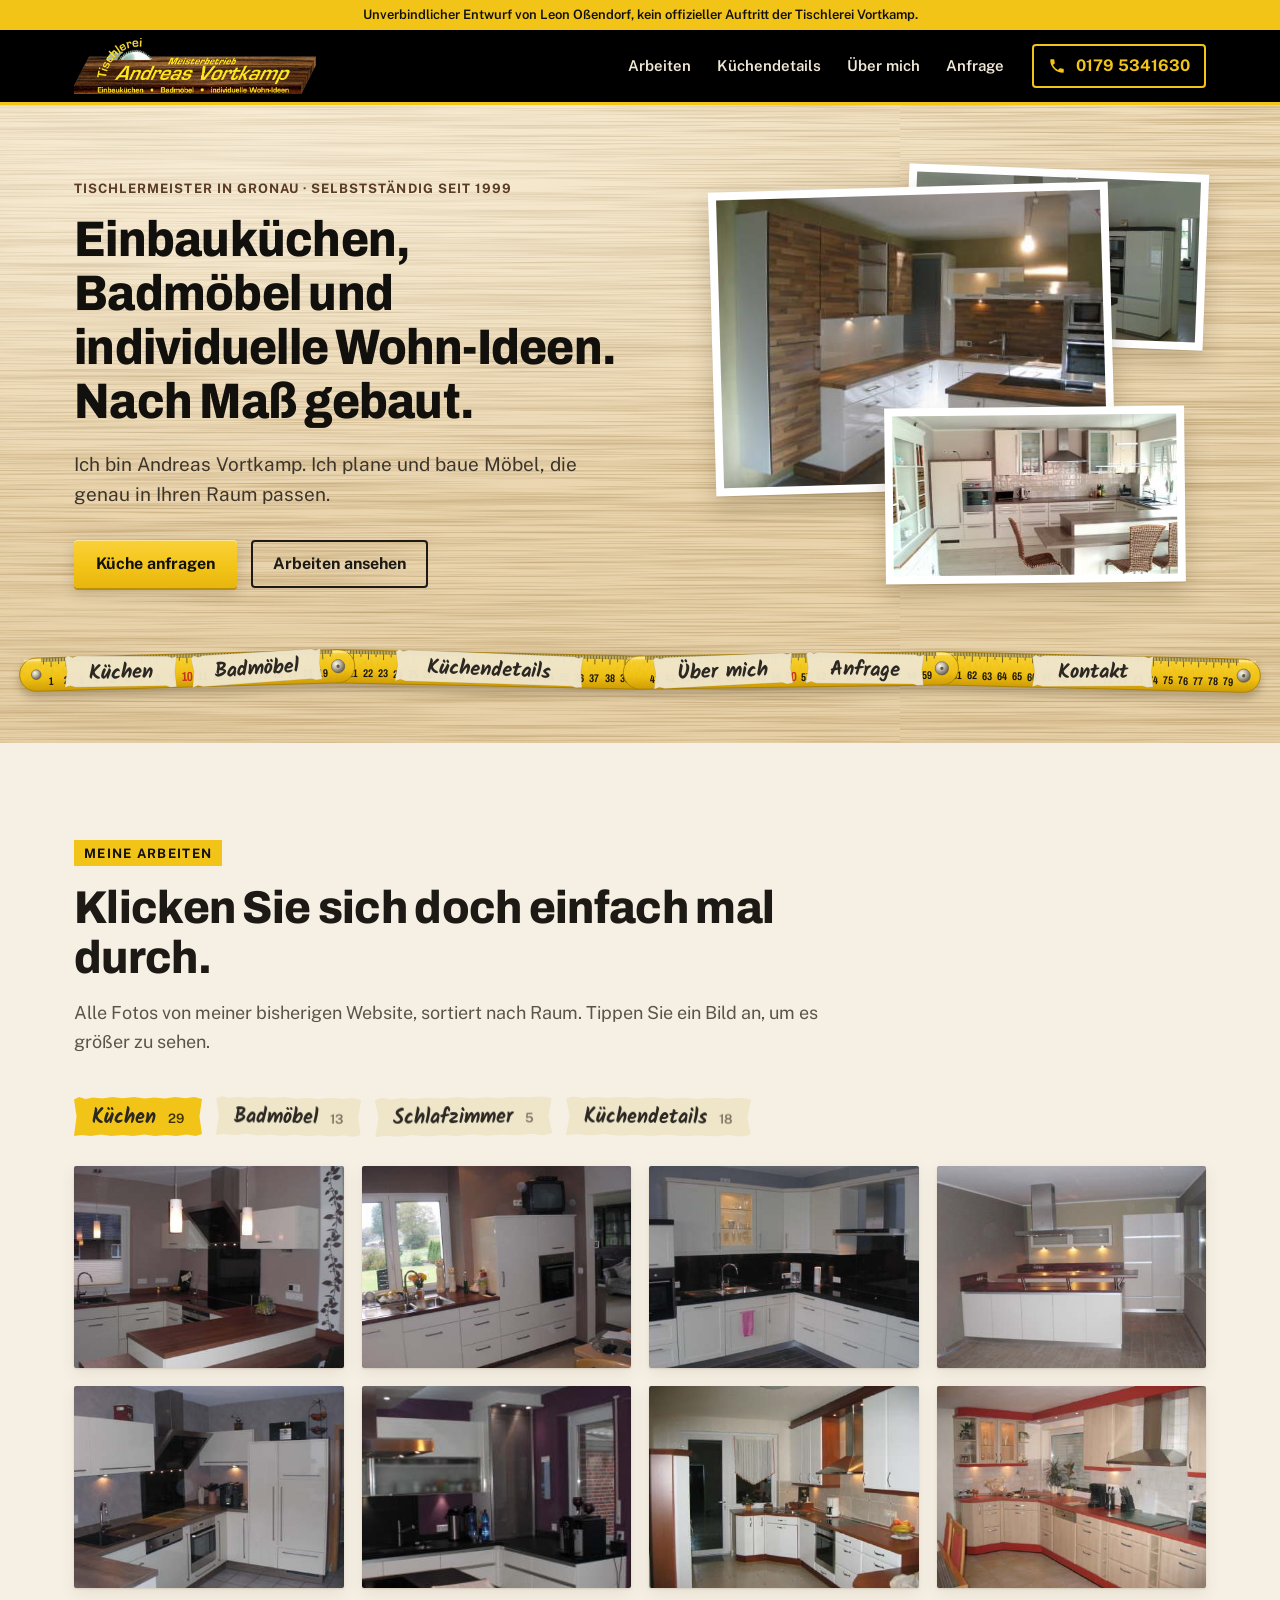
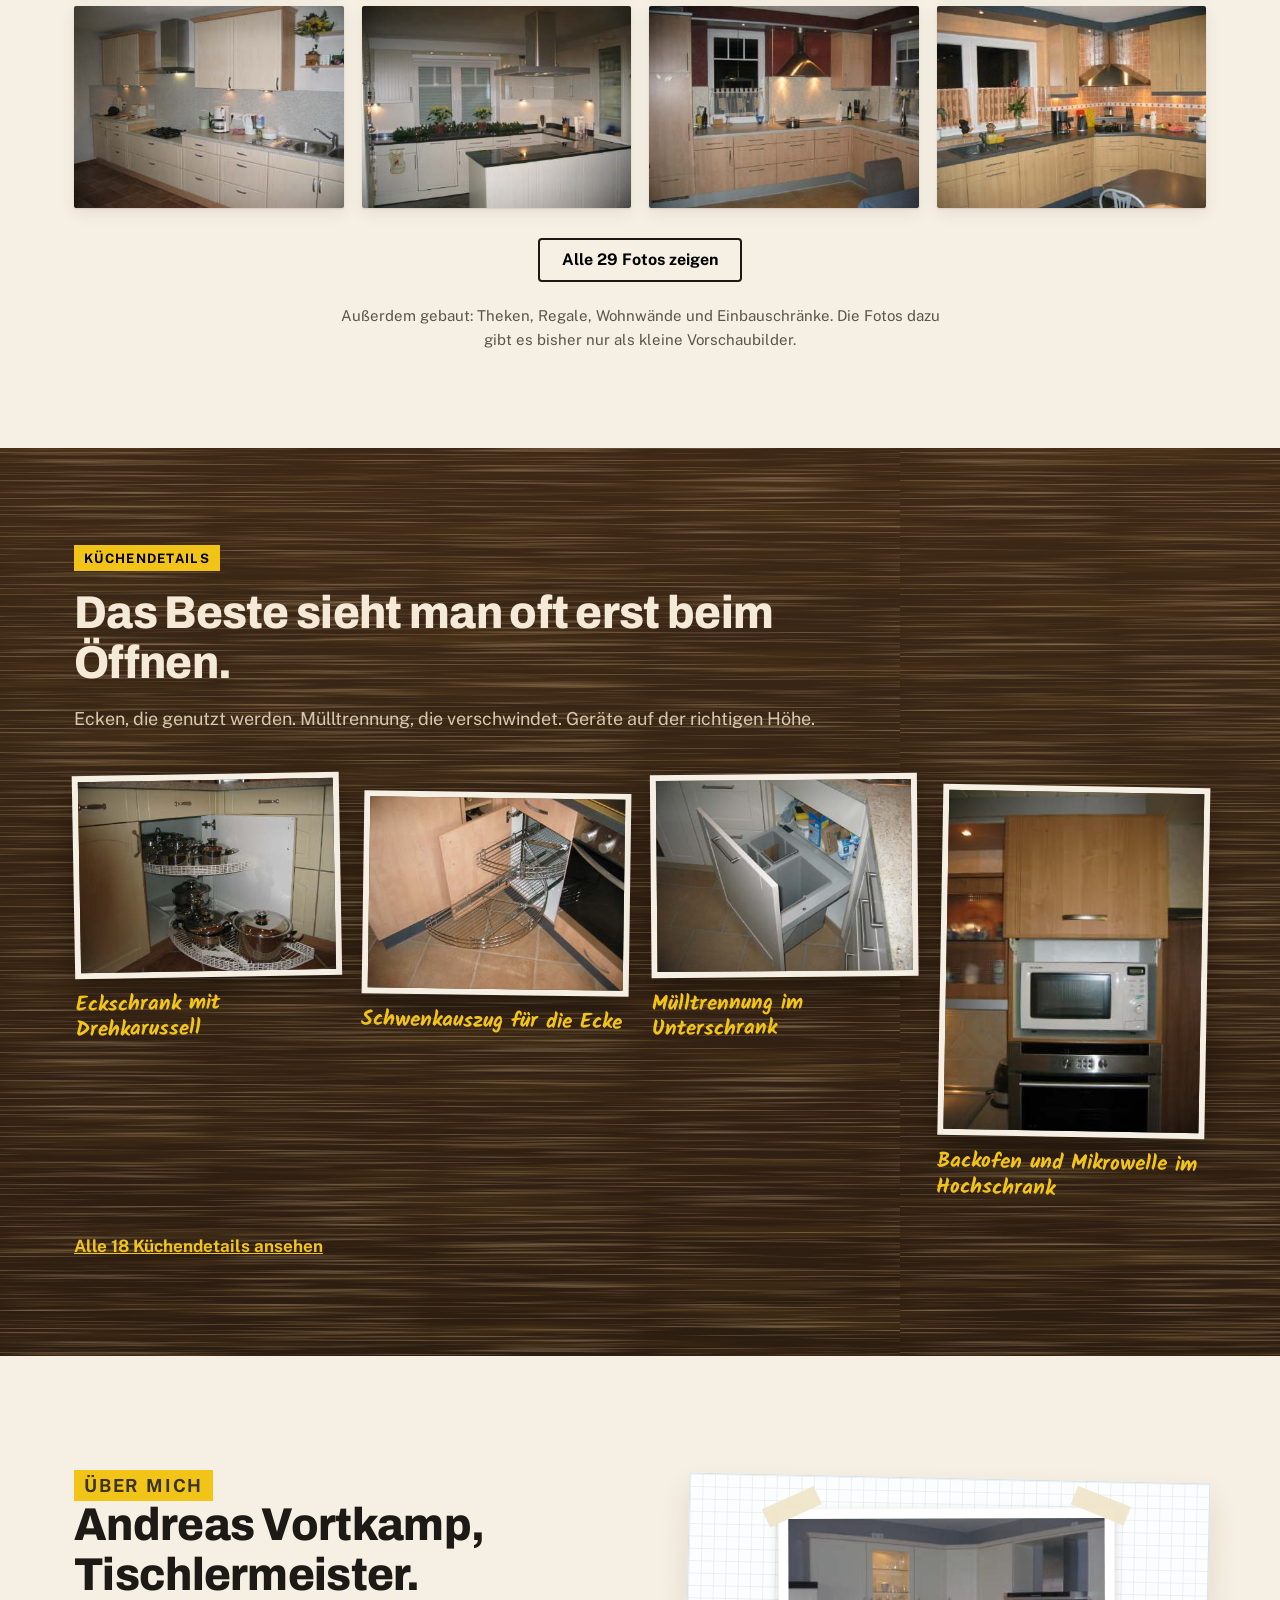
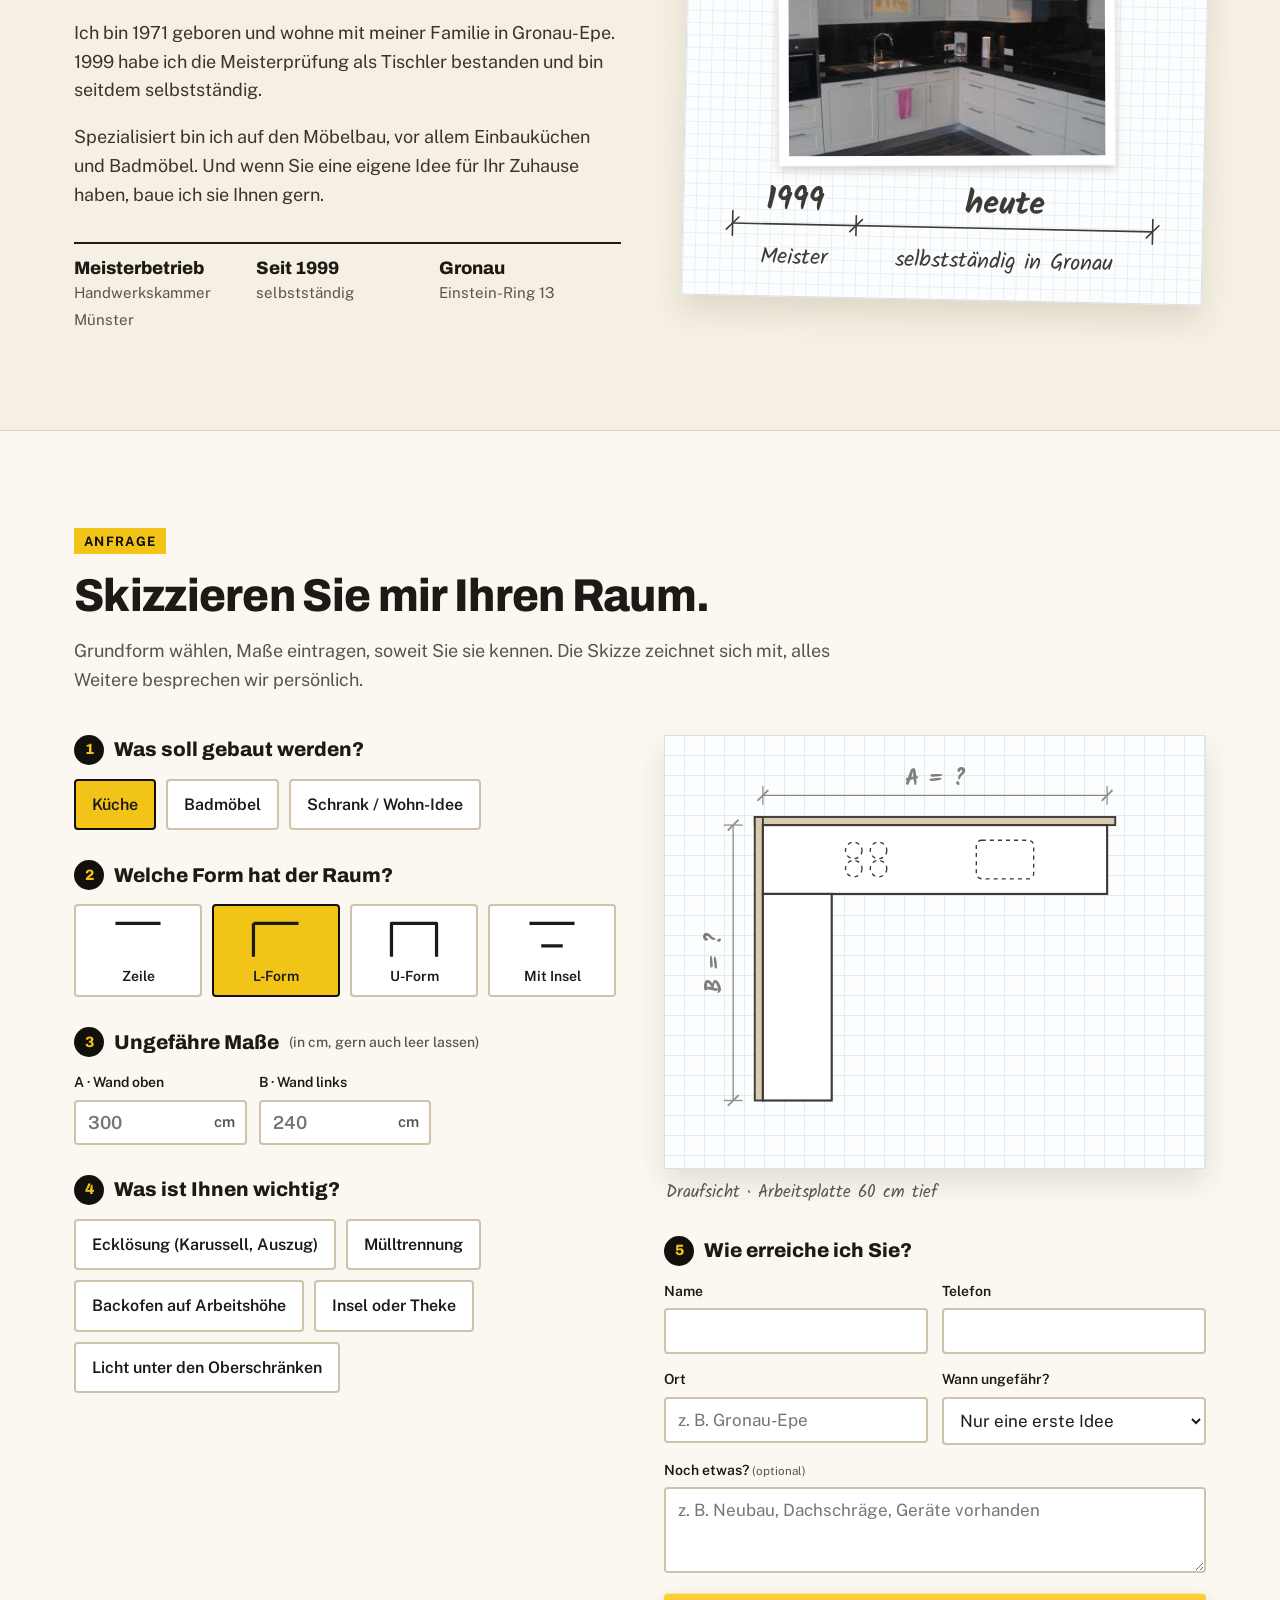
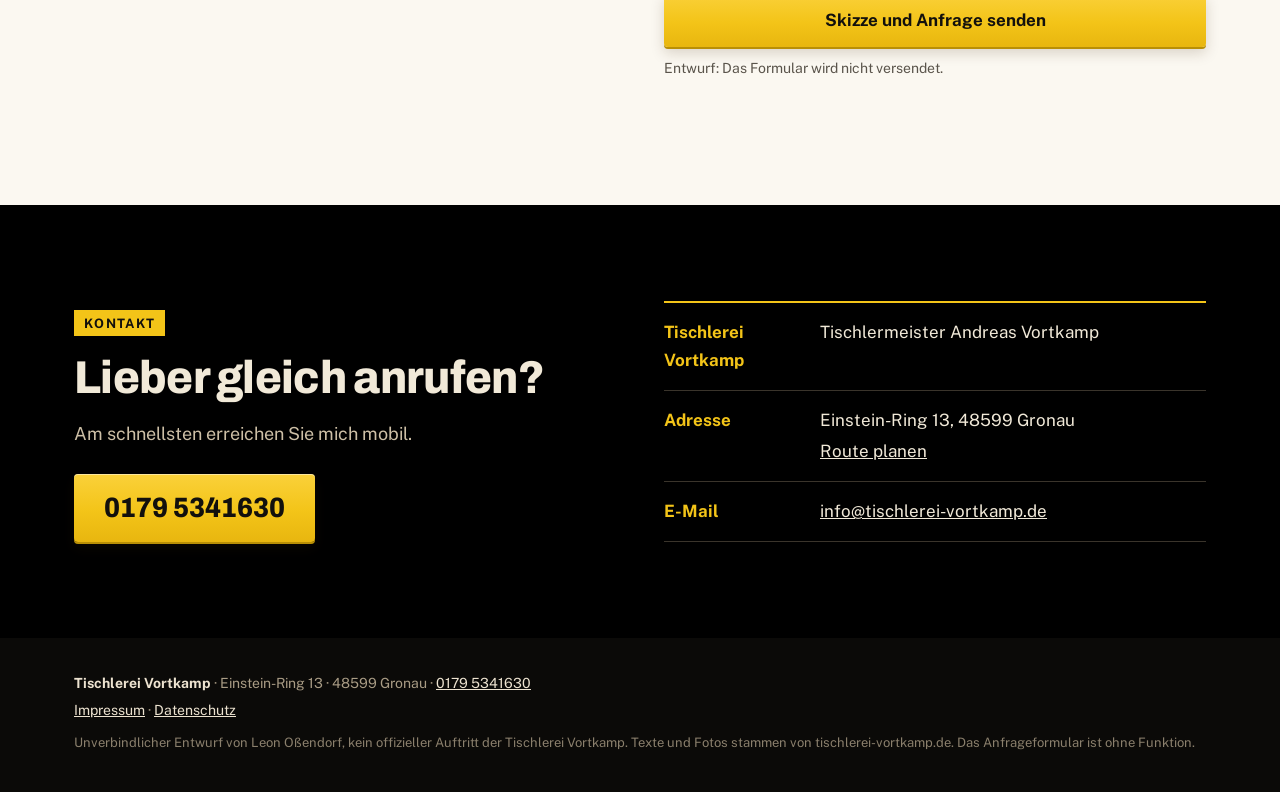
==== index.html @ 0c44eeca "Entwurf Tischlerei Vortkamp: Zollstock-Navigation, Galerie, Anfrage mit Skizze Co-Authored-By: Claud" ====
<!doctype html>
<html lang="de-DE">
<head>
<meta charset="utf-8">
<meta name="viewport" content="width=device-width, initial-scale=1">
<meta name="robots" content="noindex,nofollow">
<title>Tischlerei Andreas Vortkamp, Gronau · Einbauküchen, Badmöbel, Wohn-Ideen (Entwurf)</title>
<meta name="description" content="Unverbindlicher Entwurf von Leon Oßendorf für die Tischlerei Andreas Vortkamp in Gronau.">
<link rel="preload" href="fonts/archivo-var.woff2" as="font" type="font/woff2" crossorigin>
<link rel="stylesheet" href="css/style.css">
</head>
<body>

<div class="draftbar" role="note">Unverbindlicher Entwurf von Leon Oßendorf, kein offizieller Auftritt der Tischlerei Vortkamp.</div>

<header class="top">
  <div class="wrap top-in">
    <a class="brand" href="#start" aria-label="Tischlerei Andreas Vortkamp, zur Startseite"><img src="img/logo.png" width="787" height="182" alt="Tischlerei Meisterbetrieb Andreas Vortkamp: Einbauküchen, Badmöbel, individuelle Wohn-Ideen"></a>
    <nav class="mainnav" aria-label="Hauptnavigation">
      <a href="#arbeiten">Arbeiten</a>
      <a href="#details">Küchendetails</a>
      <a href="#ueber">Über mich</a>
      <a href="#anfrage">Anfrage</a>
    </nav>
    <a class="btn btn-call top-call" href="tel:+491795341630"><svg aria-hidden="true" viewBox="0 0 24 24"><path d="M6.6 10.8a15.1 15.1 0 0 0 6.6 6.6l2.2-2.2c.3-.3.7-.4 1-.2 1.1.4 2.3.6 3.6.6.6 0 1 .4 1 1V20c0 .6-.4 1-1 1A17 17 0 0 1 3 4c0-.6.4-1 1-1h3.5c.6 0 1 .4 1 1 0 1.3.2 2.5.6 3.6.1.3 0 .7-.2 1l-2.3 2.2z"/></svg><span>0179 5341630</span></a>
  </div>
</header>

<main id="start">

<!-- HERO: Werkbank mit Zollstock -->
<section class="hero">
  <div class="wrap hero-in">
    <div class="hero-text">
      <p class="kicker">Tischlermeister in Gronau · selbstständig seit 1999</p>
      <h1>Einbauküchen, Badmöbel und individuelle Wohn-Ideen. Nach Maß gebaut.</h1>
      <p class="lead">Ich bin Andreas Vortkamp. Ich plane und baue Möbel, die genau in Ihren Raum passen.</p>
      <div class="hero-cta">
        <a class="btn btn-zoll" href="#anfrage">Küche anfragen</a>
        <a class="btn btn-ghost" href="#arbeiten">Arbeiten ansehen</a>
      </div>
    </div>
    <div class="hero-photos" aria-label="Drei Küchen der Tischlerei Vortkamp">
      <figure class="print p1"><img src="img/k-17.jpg" width="400" height="300" alt="Weiße Küche mit Holzfronten, Kochinsel und Unterbauleuchten"></figure>
      <figure class="print p2"><img src="img/k-24.jpg" width="400" height="225" alt="Weiße Hochglanzküche mit dunkler Arbeitsplatte und Insel"></figure>
      <figure class="print p3"><img src="img/k-26.jpg" width="400" height="225" alt="Helle Küche mit Theke und Glasvitrinen"></figure>
    </div>
  </div>
  <div class="rule-strip">
    <div class="rule-scroll">
      <svg class="zollstock" id="hero-rule" role="navigation" aria-label="Bereiche der Seite"></svg>
    </div>
  </div>
</section>

<!-- ARBEITEN -->
<section class="sec arbeiten" id="arbeiten">
  <div class="wrap">
    <header class="sec-head">
      <p class="eyebrow">Meine Arbeiten</p>
      <h2>Klicken Sie sich doch einfach mal durch.</h2>
      <p class="sec-lead">Alle Fotos von meiner bisherigen Website, sortiert nach Raum. Tippen Sie ein Bild an, um es größer zu sehen.</p>
    </header>
    <div class="tabs" role="tablist" aria-label="Arbeiten filtern">
      <button class="tape" role="tab" aria-selected="true" data-f="k">Küchen <small></small></button>
      <button class="tape" role="tab" aria-selected="false" data-f="b">Badmöbel <small></small></button>
      <button class="tape" role="tab" aria-selected="false" data-f="s">Schlafzimmer <small></small></button>
      <button class="tape" role="tab" aria-selected="false" data-f="d">Küchendetails <small></small></button>
    </div>
    <div class="grid" id="grid" aria-live="polite"></div>
    <button class="more" id="more" type="button">Weitere Fotos zeigen</button>
    <p class="also">Außerdem gebaut: Theken, Regale, Wohnwände und Einbauschränke. Die Fotos dazu gibt es bisher nur als kleine Vorschaubilder.</p>
  </div>
</section>

<!-- KÜCHENDETAILS -->
<section class="sec details" id="details">
  <div class="wrap">
    <header class="sec-head light">
      <p class="eyebrow">Küchendetails</p>
      <h2>Das Beste sieht man oft erst beim Öffnen.</h2>
      <p class="sec-lead">Ecken, die genutzt werden. Mülltrennung, die verschwindet. Geräte auf der richtigen Höhe.</p>
    </header>
    <div class="det-grid">
      <figure class="det"><img src="img/d-06.jpg" width="400" height="300" alt="Geöffneter Eckschrank mit Drehkarussell und Töpfen" loading="lazy"><figcaption>Eckschrank mit Drehkarussell</figcaption></figure>
      <figure class="det"><img src="img/d-14.jpg" width="400" height="300" alt="Schwenkauszug mit Drahtkörben im Eckschrank" loading="lazy"><figcaption>Schwenkauszug für die Ecke</figcaption></figure>
      <figure class="det"><img src="img/d-12.jpg" width="400" height="300" alt="Mülltrennung mit zwei Behältern im Unterschrank" loading="lazy"><figcaption>Mülltrennung im Unterschrank</figcaption></figure>
      <figure class="det"><img src="img/d-09.jpg" width="300" height="400" alt="Hochschrank mit Mikrowelle über dem Backofen" loading="lazy"><figcaption>Backofen und Mikrowelle im Hochschrank</figcaption></figure>
    </div>
    <p class="det-more"><a href="#arbeiten" data-jump="d">Alle 18 Küchendetails ansehen</a></p>
  </div>
</section>

<!-- ÜBER MICH -->
<section class="sec ueber" id="ueber">
  <div class="wrap ueber-in">
    <div class="ueber-text">
      <p class="eyebrow">Über mich</p>
      <h2>Andreas Vortkamp, Tischlermeister.</h2>
      <p>Ich bin 1971 geboren und wohne mit meiner Familie in Gronau-Epe. 1999 habe ich die Meisterprüfung als Tischler bestanden und bin seitdem selbstständig.</p>
      <p>Spezialisiert bin ich auf den Möbelbau, vor allem Einbauküchen und Badmöbel. Und wenn Sie eine eigene Idee für Ihr Zuhause haben, baue ich sie Ihnen gern.</p>
      <ul class="facts">
        <li><b>Meisterbetrieb</b><span>Handwerkskammer Münster</span></li>
        <li><b>Seit 1999</b><span>selbstständig</span></li>
        <li><b>Gronau</b><span>Einstein-Ring 13</span></li>
      </ul>
    </div>
    <div class="ueber-mass" aria-hidden="true">
      <svg viewBox="0 0 420 340" class="massblatt">
        <defs><pattern id="kar" width="10" height="10" patternUnits="userSpaceOnUse"><path d="M10 0H0V10" fill="none" stroke="#c9d5dc" stroke-width=".5"/></pattern></defs>
        <rect width="420" height="340" fill="url(#kar)"/>
        <g transform="rotate(-1.4 210 120)">
          <rect x="74" y="24" width="272" height="208" fill="#fff" style="filter:drop-shadow(0 3px 4px rgba(60,40,10,.22))"/>
          <image href="img/k-03.jpg" x="82" y="32" width="256" height="192" preserveAspectRatio="xMidYMid slice"/>
          <rect x="62" y="14" width="46" height="16" fill="#EFE5C9" opacity=".92" transform="rotate(-24 85 22)"/>
          <rect x="312" y="14" width="46" height="16" fill="#EFE5C9" opacity=".92" transform="rotate(22 335 22)"/>
        </g>
        <g class="pencil">
          <line x1="40" y1="282" x2="380" y2="282"/>
          <line x1="40" y1="272" x2="40" y2="292"/><line x1="380" y1="272" x2="380" y2="292"/>
          <line x1="35" y1="287" x2="45" y2="277"/><line x1="375" y1="287" x2="385" y2="277"/>
          <line x1="140" y1="274" x2="140" y2="290"/><line x1="135" y1="287" x2="145" y2="277"/>
        </g>
        <text x="90" y="270" class="hand" text-anchor="middle">1999</text>
        <text x="260" y="270" class="hand" text-anchor="middle">heute</text>
        <text x="90" y="314" class="hand sm" text-anchor="middle">Meister</text>
        <text x="260" y="314" class="hand sm" text-anchor="middle">selbstständig in Gronau</text>
      </svg>
    </div>
  </div>
</section>

<!-- ANFRAGE MIT SKIZZE -->
<section class="sec anfrage" id="anfrage">
  <div class="wrap">
    <header class="sec-head">
      <p class="eyebrow">Anfrage</p>
      <h2>Skizzieren Sie mir Ihren Raum.</h2>
      <p class="sec-lead">Grundform wählen, Maße eintragen, soweit Sie sie kennen. Die Skizze zeichnet sich mit, alles Weitere besprechen wir persönlich.</p>
    </header>

    <form class="form" id="form" novalidate>
      <div class="form-cols">
        <div class="form-left">
          <fieldset class="step">
            <legend><i>1</i> Was soll gebaut werden?</legend>
            <div class="chips" data-name="raum">
              <label><input type="radio" name="raum" value="kueche" checked><span>Küche</span></label>
              <label><input type="radio" name="raum" value="bad"><span>Badmöbel</span></label>
              <label><input type="radio" name="raum" value="schrank"><span>Schrank / Wohn-Idee</span></label>
            </div>
          </fieldset>

          <fieldset class="step">
            <legend><i>2</i> Welche Form hat der Raum?</legend>
            <div class="shapes" id="shapes"></div>
          </fieldset>

          <fieldset class="step">
            <legend><i>3</i> Ungefähre Maße <small>(in cm, gern auch leer lassen)</small></legend>
            <div class="mass" id="mass"></div>
          </fieldset>

          <fieldset class="step">
            <legend><i>4</i> Was ist Ihnen wichtig?</legend>
            <div class="chips multi" id="wishes"></div>
          </fieldset>
        </div>

        <div class="form-right">
          <div class="sketch" aria-live="polite">
            <div class="sketch-paper">
              <svg id="plan" class="plan" viewBox="0 0 400 320" role="img" aria-label="Skizze Ihres Raums"></svg>
            </div>
            <p class="sketch-cap" id="plan-cap">Draufsicht, Arbeitsplatte 60 cm tief</p>
          </div>

          <fieldset class="step">
            <legend><i>5</i> Wie erreiche ich Sie?</legend>
            <div class="fields">
              <label class="f"><span>Name</span><input name="name" autocomplete="name" required></label>
              <label class="f"><span>Telefon</span><input name="tel" type="tel" autocomplete="tel" inputmode="tel" required></label>
              <label class="f"><span>Ort</span><input name="ort" autocomplete="address-level2" placeholder="z. B. Gronau-Epe"></label>
              <label class="f"><span>Wann ungefähr?</span>
                <select name="wann"><option>Nur eine erste Idee</option><option>In den nächsten 3 Monaten</option><option>In 3 bis 6 Monaten</option><option>Später</option></select></label>
              <label class="f wide"><span>Noch etwas? <small>(optional)</small></span><textarea name="text" rows="3" placeholder="z. B. Neubau, Dachschräge, Geräte vorhanden"></textarea></label>
            </div>
            <button class="btn btn-zoll send" type="submit">Skizze und Anfrage senden</button>
            <p class="note">Entwurf: Das Formular wird nicht versendet.</p>
          </fieldset>
        </div>
      </div>
    </form>

    <div class="sent" id="sent" hidden>
      <h3>So käme Ihre Anfrage bei Herrn Vortkamp an</h3>
      <div class="sent-in">
        <div class="sent-plan" id="sent-plan"></div>
        <dl id="sent-list"></dl>
      </div>
      <p class="note">Entwurf: Es wurde nichts verschickt.</p>
      <button class="btn btn-ghost dark" type="button" id="again">Skizze ändern</button>
    </div>
  </div>
</section>

<!-- KONTAKT -->
<section class="sec kontakt" id="kontakt">
  <div class="wrap kontakt-in">
    <div>
      <p class="eyebrow">Kontakt</p>
      <h2>Lieber gleich anrufen?</h2>
      <p class="sec-lead">Am schnellsten erreichen Sie mich mobil.</p>
      <a class="btn btn-zoll big" href="tel:+491795341630">0179 5341630</a>
    </div>
    <ul class="kontakt-list">
      <li><b>Tischlerei Vortkamp</b><span>Tischlermeister Andreas Vortkamp</span></li>
      <li><b>Adresse</b><span>Einstein-Ring 13, 48599 Gronau</span><a href="https://www.google.com/maps/search/?api=1&amp;query=Einstein-Ring+13+48599+Gronau" rel="noopener" target="_blank">Route planen</a></li>
      <li><b>E-Mail</b><a href="mailto:info@tischlerei-vortkamp.de">info@tischlerei-vortkamp.de</a></li>
    </ul>
  </div>
</section>

</main>

<footer class="foot">
  <div class="wrap foot-in">
    <p><b>Tischlerei Vortkamp</b> · Einstein-Ring 13 · 48599 Gronau · <a href="tel:+491795341630">0179 5341630</a></p>
    <p><a href="impressum.html">Impressum</a> · <a href="datenschutz.html">Datenschutz</a></p>
    <p class="small">Unverbindlicher Entwurf von Leon Oßendorf, kein offizieller Auftritt der Tischlerei Vortkamp. Texte und Fotos stammen von tischlerei-vortkamp.de. Das Anfrageformular ist ohne Funktion.</p>
  </div>
</footer>

<div class="callbar" aria-label="Schnellkontakt">
  <a href="tel:+491795341630" class="cb-call">Anrufen</a>
  <a href="#anfrage" class="cb-req">Küche anfragen</a>
</div>

<div class="lightbox" id="lb" hidden role="dialog" aria-modal="true" aria-label="Foto groß">
  <button class="lb-x" type="button" aria-label="Schließen">×</button>
  <button class="lb-prev" type="button" aria-label="Vorheriges Foto">‹</button>
  <figure><img id="lb-img" alt=""><figcaption id="lb-cap"></figcaption></figure>
  <button class="lb-next" type="button" aria-label="Nächstes Foto">›</button>
</div>

<script src="js/main.js"></script>
</body>
</html>
---- css/style.css ----
@font-face { font-family: "Archivo"; src: url("../fonts/archivo-var.woff2") format("woff2"); font-weight: 100 900; font-stretch: 62% 125%; font-display: swap; }
@font-face { font-family: "Public Sans"; src: url("../fonts/publicsans-var.woff2") format("woff2"); font-weight: 100 900; font-display: swap; }
@font-face { font-family: "Kalam"; src: url("../fonts/kalam-400.woff2") format("woff2"); font-weight: 400; font-display: swap; }
@font-face { font-family: "Kalam"; src: url("../fonts/kalam-700.woff2") format("woff2"); font-weight: 700; font-display: swap; }

:root {
  --zoll: #F3C418;
  --zoll-d: #D9A808;
  --schwarz: #12100D;
  --nuss: #3A2618;
  --nuss-2: #5A3B24;
  --ahorn: #F6F0E4;
  --ahorn-2: #EDE3D0;
  --ink: #1D1A16;
  --ink-2: #5A544B;
  --blei: #3E3B36;
  --rand: #DCD1BC;
  --tape: #EFE5C9;
  --rot: #C8321E;
  --wrap: 1180px;
  --fiber: url("data:image/svg+xml,%3Csvg xmlns='http://www.w3.org/2000/svg' width='900' height='300'%3E%3Cfilter id='f'%3E%3CfeTurbulence type='fractalNoise' baseFrequency='0.0044444 0.55' numOctaves='3' seed='11' stitchTiles='stitch'/%3E%3CfeColorMatrix values='0 0 0 0 0.45 0 0 0 0 0.3 0 0 0 0 0.12 1.4 0 0 0 -0.62'/%3E%3C/filter%3E%3Crect width='900' height='300' filter='url(%23f)'/%3E%3C/svg%3E");
  --fiber-d: url("data:image/svg+xml,%3Csvg xmlns='http://www.w3.org/2000/svg' width='900' height='300'%3E%3Cfilter id='f'%3E%3CfeTurbulence type='fractalNoise' baseFrequency='0.0044444 0.5' numOctaves='3' seed='13' stitchTiles='stitch'/%3E%3CfeColorMatrix values='0 0 0 0 0.62 0 0 0 0 0.42 0 0 0 0 0.22 1.2 0 0 0 -0.6'/%3E%3C/filter%3E%3Crect width='900' height='300' filter='url(%23f)'/%3E%3C/svg%3E");
  --grain: url("data:image/svg+xml,%3Csvg xmlns='http://www.w3.org/2000/svg' width='1600' height='400'%3E%3Cfilter id='g'%3E%3CfeTurbulence type='fractalNoise' baseFrequency='0.0025 0.09' numOctaves='4' seed='7' stitchTiles='stitch'/%3E%3CfeColorMatrix values='0 0 0 0 0.55 0 0 0 0 0.38 0 0 0 0 0.18 1.1 0 0 0 -0.52'/%3E%3C/filter%3E%3Crect width='1600' height='400' filter='url(%23g)'/%3E%3C/svg%3E");
  --grain-d: url("data:image/svg+xml,%3Csvg xmlns='http://www.w3.org/2000/svg' width='1600' height='400'%3E%3Cfilter id='g'%3E%3CfeTurbulence type='fractalNoise' baseFrequency='0.003125 0.12' numOctaves='4' seed='4' stitchTiles='stitch'/%3E%3CfeColorMatrix values='0 0 0 0 0.08 0 0 0 0 0.04 0 0 0 0 0.01 1.6 0 0 0 -0.7'/%3E%3C/filter%3E%3Crect width='1600' height='400' filter='url(%23g)'/%3E%3C/svg%3E");
}

* { box-sizing: border-box; }
html { scroll-behavior: smooth; scroll-padding-top: 84px; -webkit-text-size-adjust: 100%; }
body { margin: 0; font: 400 17px/1.6 "Public Sans", system-ui, sans-serif; color: var(--ink); background: var(--ahorn); }
img { max-width: 100%; height: auto; display: block; }
a { color: inherit; }
h1, h2, h3 { font-family: "Archivo", sans-serif; font-weight: 800; letter-spacing: -.015em; line-height: 1.08; margin: 0; }
.wrap { max-width: var(--wrap); margin: 0 auto; padding: 0 24px; }

/* Entwurf-Hinweis */
.draftbar { background: var(--zoll); color: var(--schwarz); font: 600 13px/1.4 "Public Sans", sans-serif; text-align: center; padding: 6px 16px; }

/* Kopf */
.top { position: sticky; top: 0; z-index: 30; background: #000; border-bottom: 3px solid var(--zoll); }
.top-in { display: flex; align-items: center; gap: 28px; height: 72px; }
.brand img { height: 56px; width: auto; }
.mainnav { display: flex; gap: 26px; margin-left: auto; }
.mainnav a { color: #F1E9D8; text-decoration: none; font: 600 15px/1 "Public Sans", sans-serif; padding: 8px 0; border-bottom: 2px solid transparent; transition: border-color .2s, color .2s; }
.mainnav a:hover { color: var(--zoll); border-color: var(--zoll); }

/* Schaltflächen */
.btn { display: inline-flex; align-items: center; justify-content: center; gap: 10px; min-height: 48px; padding: 12px 22px; border-radius: 4px; font: 700 16px/1.1 "Public Sans", sans-serif; text-decoration: none; cursor: pointer; border: 0; transition: transform .2s ease, box-shadow .2s ease, background-color .2s; }
.btn svg { width: 18px; height: 18px; fill: currentColor; }
.btn-zoll { background: linear-gradient(180deg, #FAD13A, var(--zoll) 55%, #E8B60F); color: var(--schwarz); box-shadow: 0 1px 0 rgba(255,255,255,.5) inset, 0 2px 0 #B98F06, 0 6px 14px rgba(60,40,0,.18); }
.btn-zoll:hover { transform: translateY(-1px); box-shadow: 0 1px 0 rgba(255,255,255,.5) inset, 0 3px 0 #B98F06, 0 10px 18px rgba(60,40,0,.2); }
.btn-ghost { background: transparent; color: var(--ink); box-shadow: inset 0 0 0 2px var(--ink); }
.btn-ghost:hover { background: var(--ink); color: var(--ahorn); }
.btn-call { background: transparent; color: var(--zoll); box-shadow: inset 0 0 0 2px var(--zoll); min-height: 44px; padding: 10px 16px; }
.btn-call:hover { background: var(--zoll); color: #000; }

/* Hero: Werkbank aus hellem Holz */
.hero { position: relative; background: var(--fiber) 0 0 / 900px 300px, var(--grain) 0 0 / 1600px 400px, linear-gradient(180deg, #EFDDBB, #E6CFA6); overflow: hidden; padding: 64px 0 0; }
.hero::after { content: ""; position: absolute; inset: 0; background: radial-gradient(120% 90% at 20% 10%, rgba(255,250,238,.55), rgba(255,250,238,0) 60%); pointer-events: none; }
.hero-in { position: relative; z-index: 2; display: grid; grid-template-columns: 1.02fr 1fr; gap: 48px; align-items: center; }
.kicker { font: 700 13px/1.3 "Public Sans", sans-serif; letter-spacing: .08em; text-transform: uppercase; color: var(--nuss-2); margin: 0 0 16px; }
.hero h1 { font-size: clamp(32px, 3.9vw, 52px); font-stretch: 90%; color: var(--schwarz); }
.lead { font-size: 19px; color: #3D352B; margin: 20px 0 30px; max-width: 34em; }
.hero-cta { display: flex; flex-wrap: wrap; gap: 14px; }
.hero-photos { position: relative; height: 430px; }
.print { position: absolute; margin: 0; background: #fff; padding: 8px 8px 8px; box-shadow: 0 1px 1px rgba(60,40,10,.15), 0 12px 26px rgba(60,40,10,.22); }
.print img { width: 100%; }
.p1 { width: 400px; left: 8%; top: 18px; transform: rotate(-1.6deg); z-index: 2; }
.p2 { width: 300px; right: 0; top: 0; transform: rotate(2.2deg); }
.p3 { width: 300px; right: 4%; top: 238px; transform: rotate(-.6deg); z-index: 3; }

/* Zollstock */
.rule-strip { position: relative; z-index: 4; margin-top: 34px; padding: 0 0 34px; }
.rule-scroll { max-width: 1320px; margin: 0 auto; padding: 0 12px; }
.zollstock { width: 100%; height: auto; display: block; overflow: visible; filter: drop-shadow(0 6px 5px rgba(50,32,8,.28)); }
.zollstock .lbl { cursor: pointer; }
.zollstock .lbl rect { transition: transform .25s ease; }
.zollstock .lbl:hover .tape-bg, .zollstock .lbl:focus .tape-bg { fill: #F7EFD8; }
.zollstock .lbl text { font-family: "Kalam", cursive; font-weight: 700; fill: #2B2722; }
.zollstock .num { font-family: "Archivo", sans-serif; font-stretch: 70%; font-weight: 700; }
.zollstock a:focus { outline: none; }
.zollstock a:focus-visible .tape-bg { stroke: var(--ink); stroke-width: 1.2; }

/* Abschnitte */
.sec { padding: 96px 0; }
.sec-head { max-width: 760px; margin-bottom: 40px; }
.eyebrow { display: inline-block; font: 700 13px/1 "Public Sans", sans-serif; letter-spacing: .1em; text-transform: uppercase; color: var(--schwarz); background: var(--zoll); padding: 7px 10px 6px; margin: 0 0 18px; }
.sec h2 { font-size: clamp(30px, 3.6vw, 46px); font-stretch: 94%; }
.sec-lead { font-size: 18px; color: var(--ink-2); margin: 16px 0 0; }

/* Kreppband-Reiter */
.tabs { display: flex; flex-wrap: wrap; gap: 12px 14px; margin-bottom: 30px; }
.tape { position: relative; border: 0; cursor: pointer; font: 700 20px/1 "Kalam", cursive; color: #2B2722; padding: 11px 18px 8px; background: var(--tape); clip-path: polygon(0 6%, 4% 0, 9% 5%, 15% 1%, 22% 4%, 30% 0, 38% 3%, 47% 0, 55% 4%, 63% 1%, 71% 4%, 79% 0, 87% 3%, 94% 0, 100% 5%, 98% 50%, 100% 95%, 95% 100%, 88% 96%, 80% 100%, 72% 97%, 63% 100%, 55% 96%, 46% 100%, 38% 97%, 29% 100%, 21% 96%, 13% 100%, 6% 97%, 0 100%, 2% 50%); box-shadow: none; transition: background-color .2s, transform .2s; filter: drop-shadow(0 2px 1px rgba(60,40,10,.15)); }
.tape small { font: 600 13px/1 "Public Sans", sans-serif; color: #7A705F; margin-left: 4px; }
.tape:nth-child(2) { transform: rotate(.8deg); } .tape:nth-child(3) { transform: rotate(-.6deg); } .tape:nth-child(4) { transform: rotate(.5deg); }
.tape:hover { background: #F6EED6; }
.tape[aria-selected="true"] { background: var(--zoll); }
.tape[aria-selected="true"] small { color: #3d3205; }

/* Galerie */
.grid { display: grid; grid-template-columns: repeat(auto-fill, minmax(250px, 1fr)); gap: 18px; }
.grid button { position: relative; padding: 0; border: 0; background: #fff; cursor: zoom-in; aspect-ratio: 4 / 3; overflow: hidden; box-shadow: 0 1px 2px rgba(60,40,10,.12), 0 6px 16px rgba(60,40,10,.08); border-radius: 2px; }
.grid img { width: 100%; height: 100%; object-fit: cover; transition: transform .5s ease; }
.grid button:hover img { transform: scale(1.03); }
.grid button.tall img { object-position: 50% 30%; }
.more { display: block; margin: 30px auto 0; background: none; border: 2px solid var(--ink); border-radius: 4px; padding: 12px 22px; font: 700 16px/1 "Public Sans", sans-serif; cursor: pointer; }
.more:hover { background: var(--ink); color: var(--ahorn); }
.more[hidden] { display: none; }
.also { text-align: center; color: var(--ink-2); font-size: 15px; margin: 22px auto 0; max-width: 40em; }

/* Küchendetails: dunkles Nussbaum */
.details { background: var(--fiber-d) 0 0 / 900px 300px, var(--grain-d) 0 0 / 1600px 400px, linear-gradient(180deg, #3D2817, #2C1D11); color: #F4EAD7; }
.details .eyebrow { color: #000; }
.details .sec-lead { color: #D8C8AE; }
.det-grid { display: grid; grid-template-columns: repeat(4, 1fr); gap: 22px; align-items: start; }
.det { margin: 0; }
.det img { width: 100%; border: 6px solid #F6F0E4; box-shadow: 0 14px 30px rgba(0,0,0,.35); }
.det figcaption { font: 700 21px/1.2 "Kalam", cursive; color: var(--zoll); margin-top: 14px; }
.det:nth-child(1) { transform: rotate(-1deg); } .det:nth-child(2) { transform: rotate(.8deg) translateY(18px); } .det:nth-child(3) { transform: rotate(-.5deg); } .det:nth-child(4) { transform: rotate(1deg) translateY(12px); }
.det-more { margin: 44px 0 0; }
.det-more a { color: var(--zoll); font-weight: 700; }

/* Über mich */
.ueber-in { display: grid; grid-template-columns: 1.05fr 1fr; gap: 64px; align-items: center; }
.ueber-text p { font-size: 18px; color: #3A342B; margin: 18px 0 0; max-width: 36em; }
.ueber-text h2 { margin-bottom: 6px; }
.facts { list-style: none; padding: 0; margin: 32px 0 0; display: grid; grid-template-columns: repeat(3, 1fr); gap: 0; border-top: 2px solid var(--ink); }
.facts li { padding: 14px 14px 0 0; }
.facts b { display: block; font: 800 18px/1.2 "Archivo", sans-serif; }
.facts span { color: var(--ink-2); font-size: 15px; }
.massblatt { width: 100%; height: auto; background: #FBFDFE; border: 1px solid #D8E1E6; box-shadow: 0 16px 30px rgba(60,40,10,.12); transform: rotate(1.2deg); }
.pencil line, .pencil path, .pencil rect, .pencil polyline { stroke: var(--blei); stroke-width: 1.3; fill: none; stroke-linecap: round; }
.hand { font: 700 26px "Kalam", cursive; fill: var(--blei); }
.hand.sm { font-size: 18px; font-weight: 400; }

/* Anfrage */
.anfrage { background: #FBF8F1; border-top: 1px solid var(--rand); }
.form-cols { display: grid; grid-template-columns: 1fr 1fr; gap: 48px; align-items: start; }
.step { border: 0; padding: 0; margin: 0 0 30px; min-width: 0; }
.step legend { font: 800 20px/1.25 "Archivo", sans-serif; padding: 0; margin-bottom: 14px; display: flex; align-items: center; gap: 10px; }
.step legend i { font-style: normal; display: inline-grid; place-items: center; width: 30px; height: 30px; background: var(--schwarz); color: var(--zoll); border-radius: 50%; font-size: 15px; flex: none; }
.step legend small { font: 500 14px "Public Sans", sans-serif; color: var(--ink-2); }
.chips { display: flex; flex-wrap: wrap; gap: 10px; }
.chips label { position: relative; }
.chips input { position: absolute; opacity: 0; width: 1px; height: 1px; }
.chips span { display: inline-block; padding: 11px 16px; border: 2px solid #CFC3AC; border-radius: 4px; background: #fff; font-weight: 600; font-size: 16px; cursor: pointer; transition: border-color .15s, background-color .15s; }
.chips span:hover { border-color: var(--ink); }
.chips input:checked + span { border-color: var(--schwarz); background: var(--zoll); }
.chips input:focus-visible + span { outline: 3px solid #1D1A16; outline-offset: 2px; }
.shapes { display: grid; grid-template-columns: repeat(4, 1fr); gap: 10px; }
.shapes label { position: relative; }
.shapes input { position: absolute; opacity: 0; }
.shapes .sh { display: flex; flex-direction: column; align-items: center; gap: 6px; padding: 12px 6px 10px; border: 2px solid #CFC3AC; border-radius: 4px; background: #fff; cursor: pointer; font: 600 14px/1.2 "Public Sans", sans-serif; text-align: center; transition: border-color .15s, background-color .15s; }
.shapes .sh svg { width: 54px; height: 44px; }
.shapes .sh svg * { fill: none; stroke: var(--ink); stroke-width: 6; stroke-linejoin: round; }
.shapes input:checked + .sh { border-color: var(--schwarz); background: var(--zoll); }
.shapes input:focus-visible + .sh { outline: 3px solid #1D1A16; outline-offset: 2px; }
.mass { display: grid; grid-template-columns: repeat(3, 1fr); gap: 12px; }
.mass label { display: flex; flex-direction: column; gap: 6px; font-weight: 600; font-size: 14px; }
.mass .in { display: flex; align-items: center; background: #fff; border: 2px solid #CFC3AC; border-radius: 4px; }
.mass .in:focus-within { border-color: var(--ink); }
.mass input { width: 100%; border: 0; background: transparent; font: 600 18px "Public Sans", sans-serif; padding: 10px 4px 10px 12px; min-width: 0; }
.mass input:focus { outline: none; }
.mass em { font-style: normal; color: var(--ink-2); padding-right: 10px; font-size: 15px; }
.fields { display: grid; grid-template-columns: 1fr 1fr; gap: 14px; }
.f { display: flex; flex-direction: column; gap: 6px; font-weight: 600; font-size: 14px; }
.f.wide { grid-column: 1 / -1; }
.f small { font-weight: 400; color: var(--ink-2); }
.f input, .f select, .f textarea { font: 400 17px "Public Sans", sans-serif; padding: 11px 12px; border: 2px solid #CFC3AC; border-radius: 4px; background: #fff; color: var(--ink); width: 100%; }
.f input:focus, .f select:focus, .f textarea:focus { outline: none; border-color: var(--ink); }
.f input.bad { border-color: var(--rot); }
.send { margin-top: 20px; width: 100%; font-size: 17px; min-height: 54px; }
.note { font-size: 14px; color: var(--ink-2); margin: 10px 0 0; }

.sketch { margin-bottom: 30px; position: sticky; top: 96px; }
.sketch-paper { background: #FBFDFE; border: 1px solid #D8E1E6; box-shadow: 0 14px 28px rgba(60,40,10,.12); background-image: linear-gradient(#E3EBEF 1px, transparent 1px), linear-gradient(90deg, #E3EBEF 1px, transparent 1px); background-size: 20px 20px; background-position: -1px -1px; }
.sketch-paper svg { width: 100%; height: auto; display: block; }
.sketch-cap { font: 400 17px "Kalam", cursive; color: var(--ink-2); margin: 10px 2px 0; }
.plan .wall { fill: #D9CBB0; stroke: var(--blei); stroke-width: 1.4; }
.plan .counter { fill: #FFFFFF; stroke: var(--blei); stroke-width: 1.6; }
.plan .counter.wood { fill: #F3E2C2; }
.plan .dim line { stroke: var(--blei); stroke-width: 1; }
.plan .dim .tick { stroke-width: 1.4; }
.plan .dim text, #sent-plan .dim text { font: 700 17px "Kalam", cursive; fill: #1F1C18; }
.plan .lbl { font: 400 15px "Kalam", cursive; fill: var(--ink-2); }
.plan .detail { fill: none; stroke: var(--blei); stroke-width: 1; stroke-dasharray: 3 3; }
.plan .room { fill: none; stroke: var(--blei); stroke-width: 1; stroke-dasharray: 2 4; }
.plan .fade { opacity: .55; }

.sent { background: #fff; border: 2px solid var(--schwarz); border-radius: 6px; padding: 28px; margin-top: 10px; }
.sent h3 { font-size: 24px; margin-bottom: 18px; }
.sent-in { display: grid; grid-template-columns: 1fr 1fr; gap: 28px; align-items: start; }
.sent-plan svg { width: 100%; height: auto; border: 1px solid #D8E1E6; background: #FBFDFE; }
.sent dl { margin: 0; display: grid; grid-template-columns: max-content 1fr; gap: 8px 16px; font-size: 16px; }
.sent dt { font-weight: 700; }
.sent dd { margin: 0; color: #3A342B; }
.btn-ghost.dark { margin-top: 16px; }

/* Kontakt */
.kontakt { background: #000; color: #F1E9D8; }
.kontakt .sec-lead { color: #CDBFA6; margin-bottom: 26px; }
.kontakt-in { display: grid; grid-template-columns: 1fr 1fr; gap: 48px; align-items: end; }
.btn.big { font: 800 28px/1 "Archivo", sans-serif; font-stretch: 90%; padding: 18px 30px; min-height: 68px; }
.kontakt-list { list-style: none; padding: 0; margin: 0; border-top: 2px solid var(--zoll); }
.kontakt-list li { display: grid; grid-template-columns: 140px 1fr; gap: 4px 16px; padding: 16px 0; border-bottom: 1px solid #3A342B; }
.kontakt-list b { color: var(--zoll); font-weight: 700; }
.kontakt-list a { color: #F1E9D8; grid-column: 2; }
.kontakt-list li > a:only-of-type { grid-column: 2; }

/* Fuß */
.foot { background: #0B0A08; color: #A99C85; padding: 30px 0 34px; font-size: 14px; }
.foot p { margin: 4px 0; }
.foot b { color: #EDE3D0; }
.foot a { color: #EDE3D0; }
.foot .small { font-size: 13px; color: #8A7F6C; margin-top: 12px; }

/* Anruf-Leiste (Handy) */
.callbar { display: none; }

/* Lightbox */
.lightbox { position: fixed; inset: 0; z-index: 60; background: rgba(14,11,8,.92); display: grid; grid-template-columns: 64px 1fr 64px; align-items: center; justify-items: center; padding: 24px 8px; }
.lightbox[hidden] { display: none; }
.lightbox figure { margin: 0; width: min(600px, 100%); }
.lightbox img { width: 100%; max-height: 78vh; object-fit: contain; border: 8px solid #fff; background: #fff; }
.lightbox figcaption { color: #D8CBB3; font-size: 14px; margin-top: 10px; text-align: center; }
.lightbox button { background: none; border: 0; color: #fff; font-size: 44px; line-height: 1; cursor: pointer; padding: 10px; }
.lb-x { position: absolute; top: 10px; right: 14px; }

@media (prefers-reduced-motion: reduce) { * { transition: none !important; scroll-behavior: auto !important; } }

/* Tablet */
@media (max-width: 1020px) {
  .mainnav { display: none; }
  .top-call { margin-left: auto; }
  .hero-in { grid-template-columns: 1fr; gap: 28px; }
  .hero-photos { height: 380px; max-width: 640px; }
  .det-grid { grid-template-columns: repeat(2, 1fr); }
  .ueber-in, .form-cols, .kontakt-in { grid-template-columns: 1fr; gap: 36px; }
  .sketch { position: static; }
}

/* Handy */
@media (max-width: 640px) {
  body { font-size: 16px; padding-bottom: 64px; }
  html { scroll-padding-top: 70px; }
  .wrap { padding: 0 18px; }
  .draftbar { font-size: 12px; }
  .top-in { height: 60px; gap: 12px; }
  .brand img { height: 40px; }
  .top-call span { display: none; }
  .top-call { padding: 10px 12px; min-height: 42px; }
  .hero { padding-top: 34px; }
  .hero h1 { font-size: 31px; }
  .lead { font-size: 17px; margin: 14px 0 22px; }
  .hero-cta .btn { flex: 1 1 auto; }
  .hero-photos { height: 300px; }
  .p1 { width: 78%; left: 0; top: 8px; padding: 6px; }
  .p2 { width: 54%; top: 0; padding: 6px; }
  .p3 { width: 58%; right: 2%; top: 170px; padding: 6px; }
  .rule-strip { margin-top: 0; }
  .rule-scroll { overflow-x: auto; overflow-y: hidden; -webkit-overflow-scrolling: touch; padding: 0 0 6px 10px; scrollbar-width: none; }
  .rule-scroll::-webkit-scrollbar { display: none; }
  .zollstock { width: 1000px; min-width: 1000px; max-width: none; }
  .sec { padding: 64px 0; }
  .tape { font-size: 18px; padding: 10px 14px 7px; }
  .grid { grid-template-columns: repeat(2, 1fr); gap: 10px; }
  .det-grid { gap: 14px; }
  .det figcaption { font-size: 17px; }
  .facts { grid-template-columns: 1fr; }
  .facts li { display: flex; gap: 10px; align-items: baseline; padding: 10px 0; border-bottom: 1px solid var(--rand); }
  .shapes { grid-template-columns: repeat(2, 1fr); }
  .mass { grid-template-columns: repeat(3, 1fr); gap: 8px; }
  .mass input { font-size: 16px; padding: 10px 2px 10px 8px; }
  .mass em { padding-right: 6px; font-size: 13px; }
  .fields { grid-template-columns: 1fr; }
  .form-cols { display: flex; flex-direction: column; gap: 0; }
  .form-left, .form-right { display: contents; }
  .form-left .step:nth-child(1) { order: 1; } .form-left .step:nth-child(2) { order: 2; } .form-left .step:nth-child(3) { order: 3; }
  .sketch { order: 4; } .form-left .step:nth-child(4) { order: 5; } .form-right .step { order: 6; }
  .step legend { flex-wrap: wrap; }
  .step legend small { flex-basis: 100%; padding-left: 40px; }
  .sent { padding: 18px; }
  .sent-in { grid-template-columns: 1fr; }
  .btn.big { width: 100%; font-size: 26px; }
  .kontakt-list li { grid-template-columns: 1fr; }
  .kontakt-list a { grid-column: 1; }
  .lightbox { grid-template-columns: 40px 1fr 40px; padding: 16px 0; }
  .callbar { display: grid; grid-template-columns: 1fr 1.3fr; position: fixed; left: 0; right: 0; bottom: 0; z-index: 40; box-shadow: 0 -4px 14px rgba(0,0,0,.25); }
  .callbar a { display: flex; align-items: center; justify-content: center; min-height: 56px; font: 700 16px/1 "Public Sans", sans-serif; text-decoration: none; }
  .cb-call { background: #000; color: var(--zoll); }
  .cb-req { background: var(--zoll); color: #000; }
}
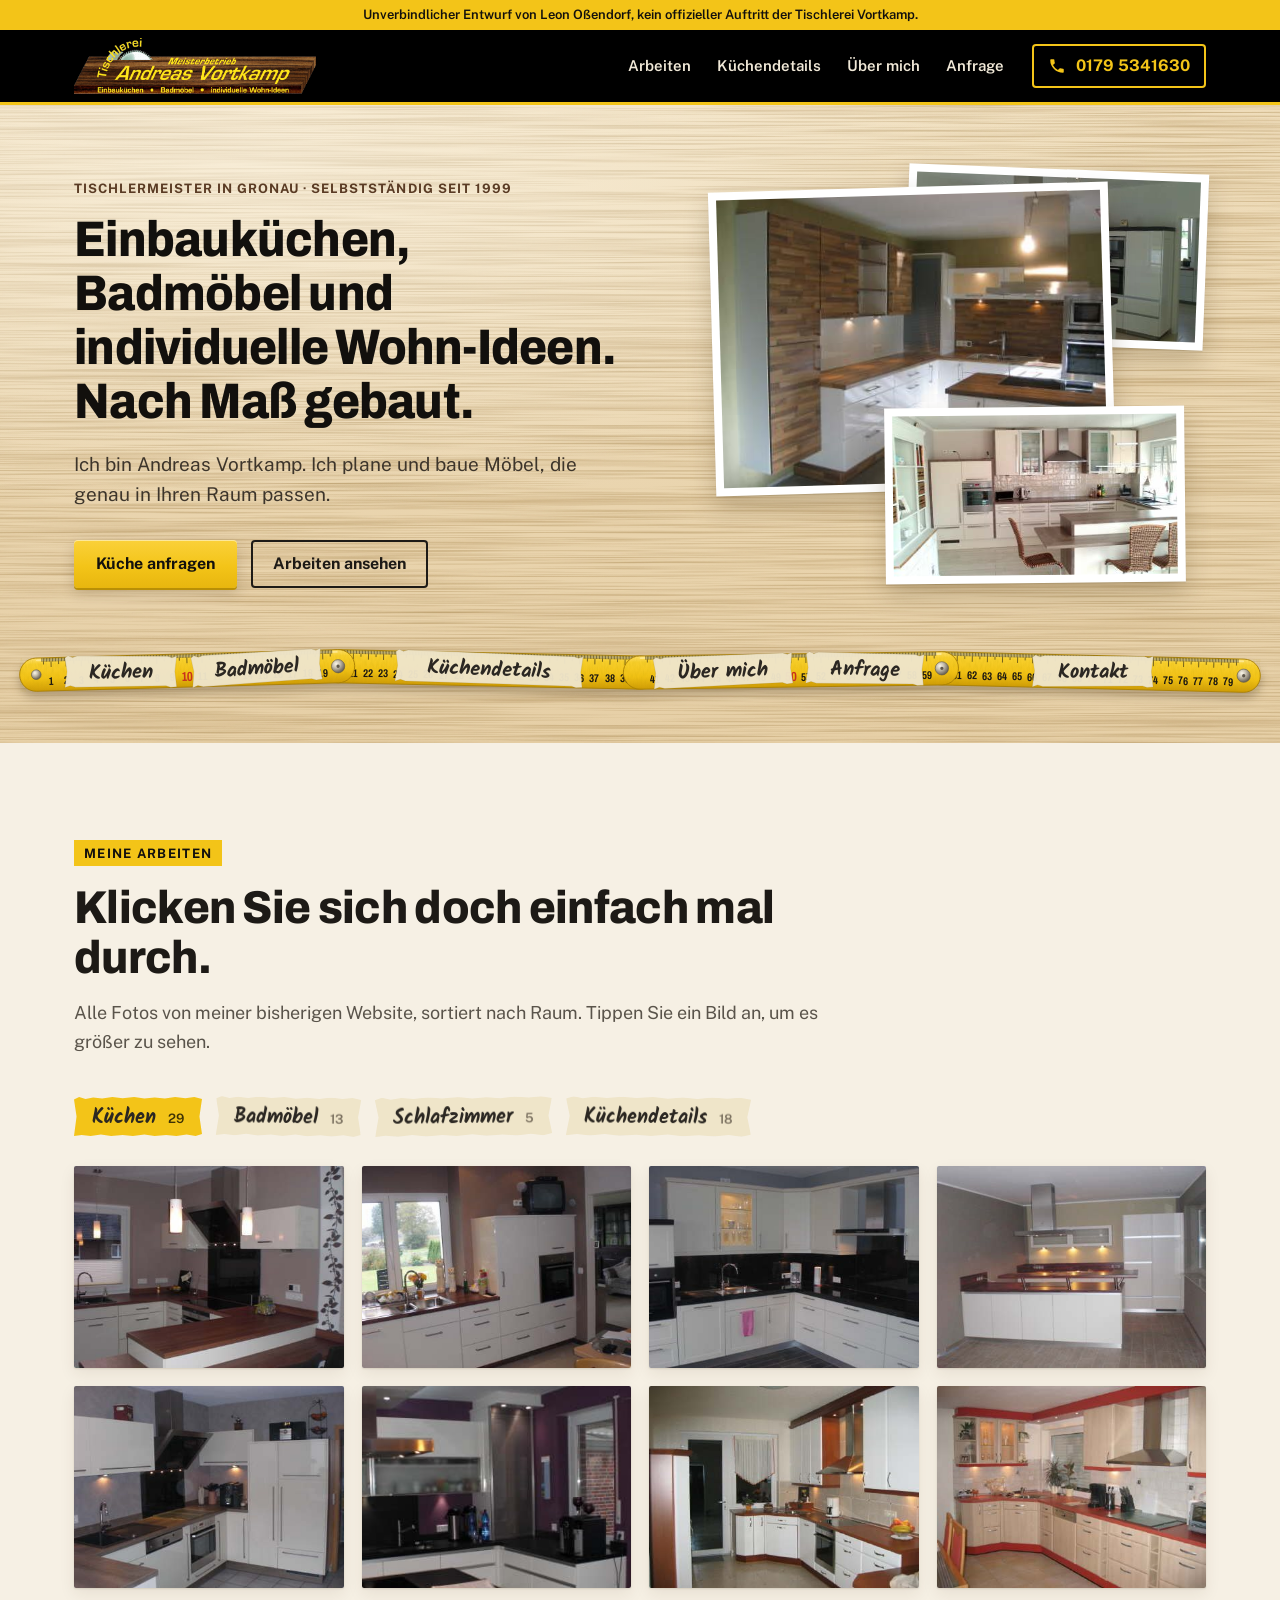
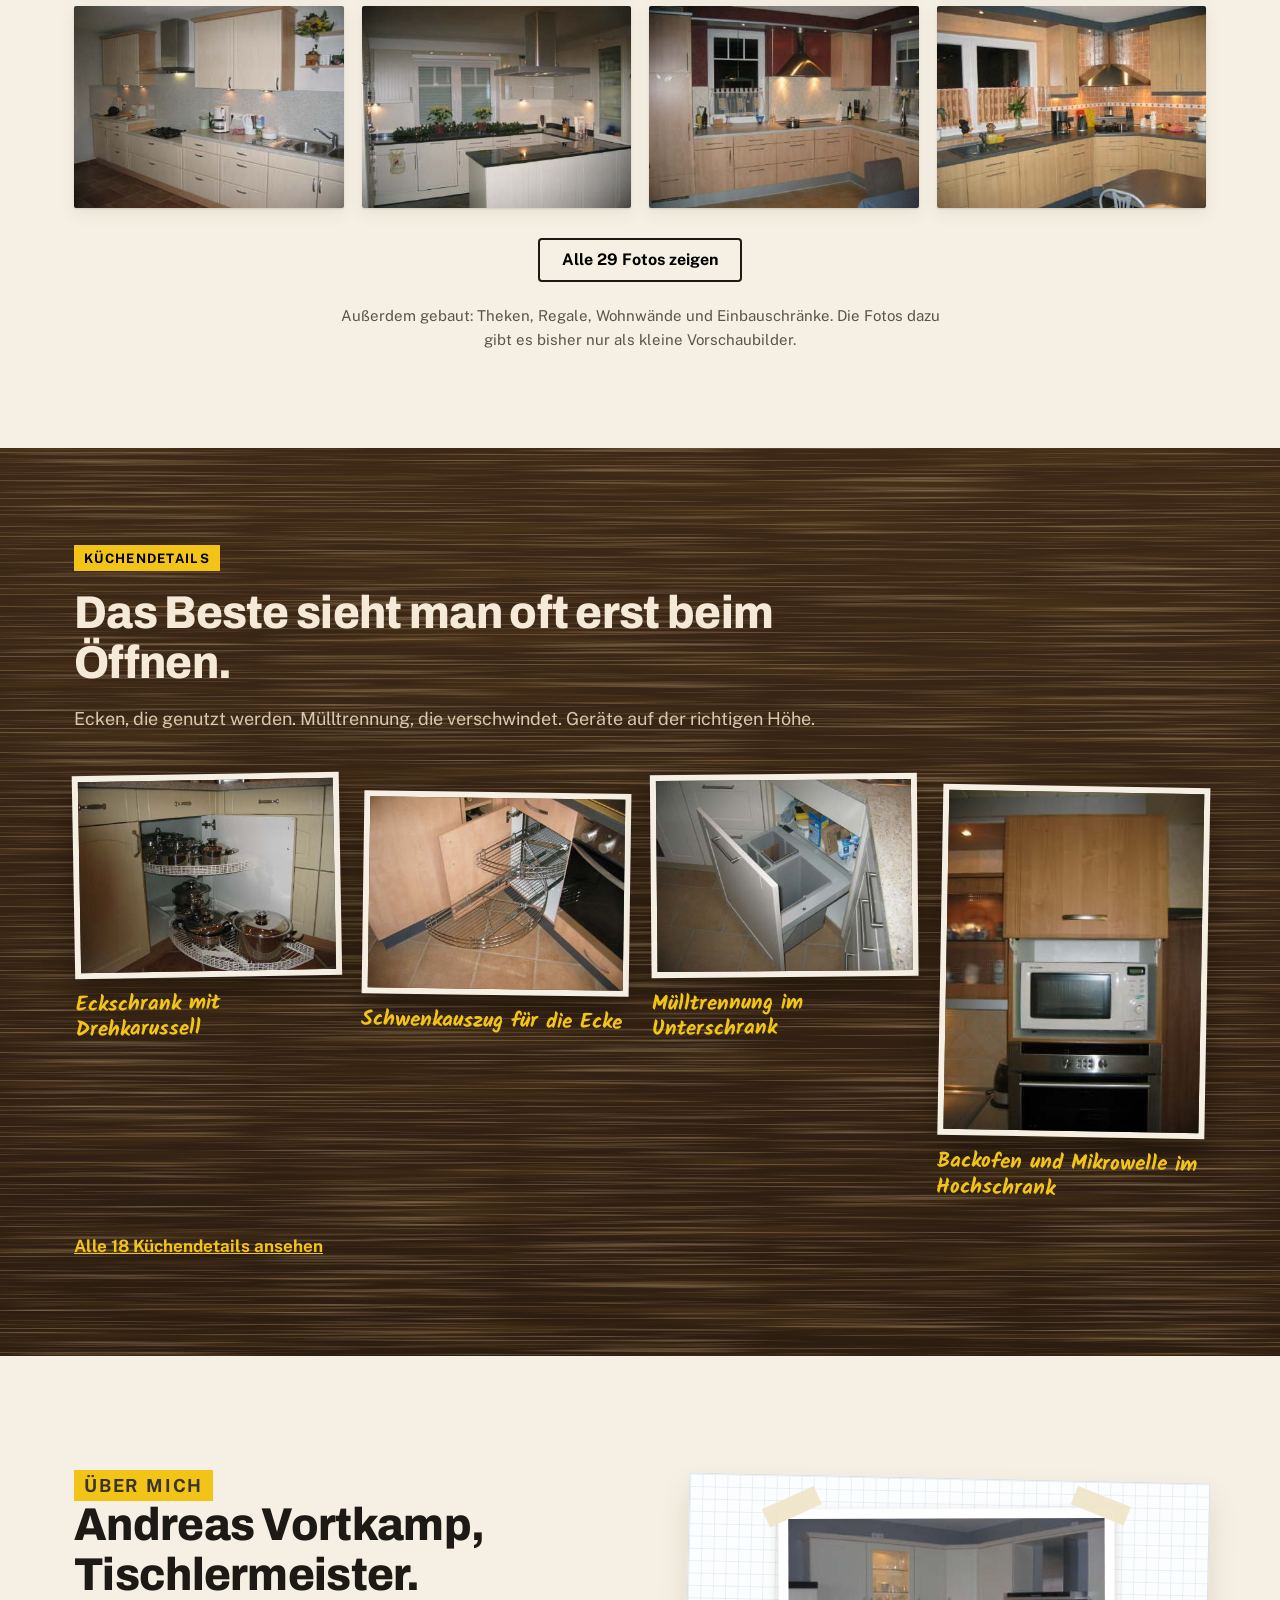
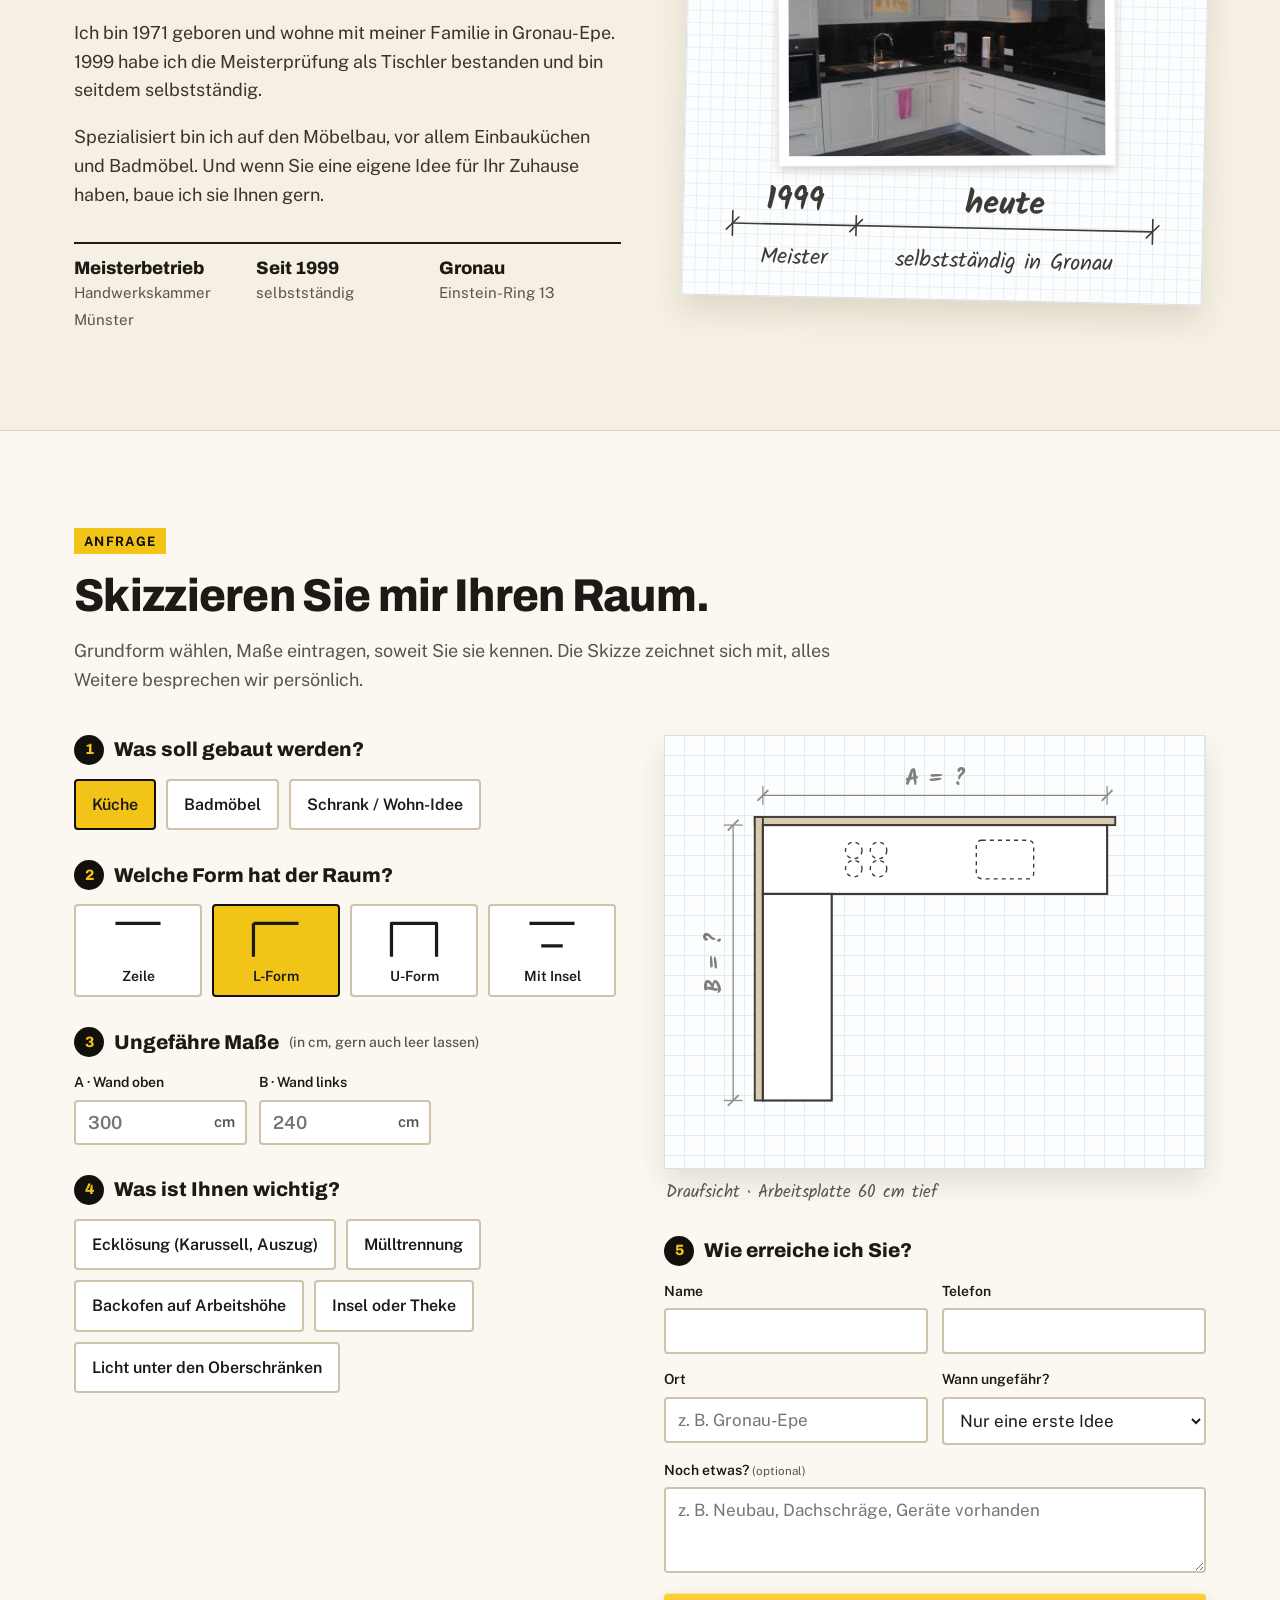
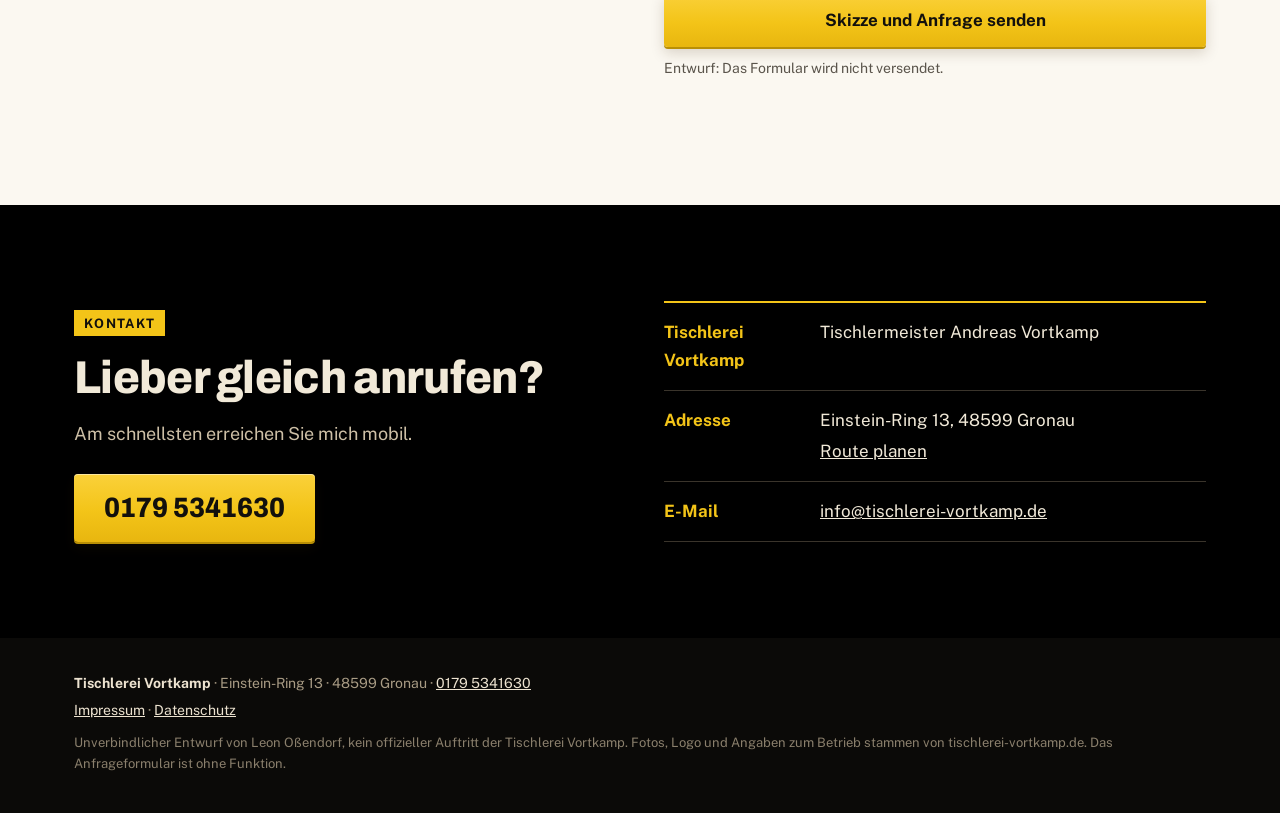
==== commit a3c7da78: "Footer-Hinweis präzisiert Co-Authored-By: Claude Opus 5.5 <noreply@anthropic.com>" ====
--- a/index.html
+++ b/index.html
@@ -227,7 +227,7 @@
   <div class="wrap foot-in">
     <p><b>Tischlerei Vortkamp</b> · Einstein-Ring 13 · 48599 Gronau · <a href="tel:+491795341630">0179 5341630</a></p>
     <p><a href="impressum.html">Impressum</a> · <a href="datenschutz.html">Datenschutz</a></p>
-    <p class="small">Unverbindlicher Entwurf von Leon Oßendorf, kein offizieller Auftritt der Tischlerei Vortkamp. Texte und Fotos stammen von tischlerei-vortkamp.de. Das Anfrageformular ist ohne Funktion.</p>
+    <p class="small">Unverbindlicher Entwurf von Leon Oßendorf, kein offizieller Auftritt der Tischlerei Vortkamp. Fotos, Logo und Angaben zum Betrieb stammen von tischlerei-vortkamp.de. Das Anfrageformular ist ohne Funktion.</p>
   </div>
 </footer>
 
--- a/css/style.css
+++ b/css/style.css
@@ -18,10 +18,10 @@
   --tape: #EFE5C9;
   --rot: #C8321E;
   --wrap: 1180px;
-  --fiber: url("data:image/svg+xml,%3Csvg xmlns='http://www.w3.org/2000/svg' width='900' height='300'%3E%3Cfilter id='f'%3E%3CfeTurbulence type='fractalNoise' baseFrequency='0.0044444 0.55' numOctaves='3' seed='11' stitchTiles='stitch'/%3E%3CfeColorMatrix values='0 0 0 0 0.45 0 0 0 0 0.3 0 0 0 0 0.12 1.4 0 0 0 -0.62'/%3E%3C/filter%3E%3Crect width='900' height='300' filter='url(%23f)'/%3E%3C/svg%3E");
-  --fiber-d: url("data:image/svg+xml,%3Csvg xmlns='http://www.w3.org/2000/svg' width='900' height='300'%3E%3Cfilter id='f'%3E%3CfeTurbulence type='fractalNoise' baseFrequency='0.0044444 0.5' numOctaves='3' seed='13' stitchTiles='stitch'/%3E%3CfeColorMatrix values='0 0 0 0 0.62 0 0 0 0 0.42 0 0 0 0 0.22 1.2 0 0 0 -0.6'/%3E%3C/filter%3E%3Crect width='900' height='300' filter='url(%23f)'/%3E%3C/svg%3E");
-  --grain: url("data:image/svg+xml,%3Csvg xmlns='http://www.w3.org/2000/svg' width='1600' height='400'%3E%3Cfilter id='g'%3E%3CfeTurbulence type='fractalNoise' baseFrequency='0.0025 0.09' numOctaves='4' seed='7' stitchTiles='stitch'/%3E%3CfeColorMatrix values='0 0 0 0 0.55 0 0 0 0 0.38 0 0 0 0 0.18 1.1 0 0 0 -0.52'/%3E%3C/filter%3E%3Crect width='1600' height='400' filter='url(%23g)'/%3E%3C/svg%3E");
-  --grain-d: url("data:image/svg+xml,%3Csvg xmlns='http://www.w3.org/2000/svg' width='1600' height='400'%3E%3Cfilter id='g'%3E%3CfeTurbulence type='fractalNoise' baseFrequency='0.003125 0.12' numOctaves='4' seed='4' stitchTiles='stitch'/%3E%3CfeColorMatrix values='0 0 0 0 0.08 0 0 0 0 0.04 0 0 0 0 0.01 1.6 0 0 0 -0.7'/%3E%3C/filter%3E%3Crect width='1600' height='400' filter='url(%23g)'/%3E%3C/svg%3E");
+  --fiber: url("data:image/svg+xml,%3Csvg xmlns='http://www.w3.org/2000/svg' width='2560' height='300'%3E%3Cfilter id='f'%3E%3CfeTurbulence type='fractalNoise' baseFrequency='0.00390625 0.55' numOctaves='3' seed='11' stitchTiles='stitch'/%3E%3CfeColorMatrix values='0 0 0 0 0.45 0 0 0 0 0.3 0 0 0 0 0.12 1.4 0 0 0 -0.62'/%3E%3C/filter%3E%3Crect width='2560' height='300' filter='url(%23f)'/%3E%3C/svg%3E");
+  --fiber-d: url("data:image/svg+xml,%3Csvg xmlns='http://www.w3.org/2000/svg' width='2560' height='300'%3E%3Cfilter id='f'%3E%3CfeTurbulence type='fractalNoise' baseFrequency='0.00390625 0.5' numOctaves='3' seed='13' stitchTiles='stitch'/%3E%3CfeColorMatrix values='0 0 0 0 0.62 0 0 0 0 0.42 0 0 0 0 0.22 1.2 0 0 0 -0.6'/%3E%3C/filter%3E%3Crect width='2560' height='300' filter='url(%23f)'/%3E%3C/svg%3E");
+  --grain: url("data:image/svg+xml,%3Csvg xmlns='http://www.w3.org/2000/svg' width='2560' height='400'%3E%3Cfilter id='g'%3E%3CfeTurbulence type='fractalNoise' baseFrequency='0.00234375 0.09' numOctaves='4' seed='7' stitchTiles='stitch'/%3E%3CfeColorMatrix values='0 0 0 0 0.55 0 0 0 0 0.38 0 0 0 0 0.18 1.1 0 0 0 -0.52'/%3E%3C/filter%3E%3Crect width='2560' height='400' filter='url(%23g)'/%3E%3C/svg%3E");
+  --grain-d: url("data:image/svg+xml,%3Csvg xmlns='http://www.w3.org/2000/svg' width='2560' height='400'%3E%3Cfilter id='g'%3E%3CfeTurbulence type='fractalNoise' baseFrequency='0.003125 0.12' numOctaves='4' seed='4' stitchTiles='stitch'/%3E%3CfeColorMatrix values='0 0 0 0 0.08 0 0 0 0 0.04 0 0 0 0 0.01 1.6 0 0 0 -0.7'/%3E%3C/filter%3E%3Crect width='2560' height='400' filter='url(%23g)'/%3E%3C/svg%3E");
 }
 
 * { box-sizing: border-box; }
@@ -54,7 +54,7 @@
 .btn-call:hover { background: var(--zoll); color: #000; }
 
 /* Hero: Werkbank aus hellem Holz */
-.hero { position: relative; background: var(--fiber) 0 0 / 900px 300px, var(--grain) 0 0 / 1600px 400px, linear-gradient(180deg, #EFDDBB, #E6CFA6); overflow: hidden; padding: 64px 0 0; }
+.hero { position: relative; background: var(--fiber) 0 0 / 2560px 300px, var(--grain) 0 0 / 2560px 400px, linear-gradient(180deg, #EFDDBB, #E6CFA6); overflow: hidden; padding: 64px 0 0; }
 .hero::after { content: ""; position: absolute; inset: 0; background: radial-gradient(120% 90% at 20% 10%, rgba(255,250,238,.55), rgba(255,250,238,0) 60%); pointer-events: none; }
 .hero-in { position: relative; z-index: 2; display: grid; grid-template-columns: 1.02fr 1fr; gap: 48px; align-items: center; }
 .kicker { font: 700 13px/1.3 "Public Sans", sans-serif; letter-spacing: .08em; text-transform: uppercase; color: var(--nuss-2); margin: 0 0 16px; }
@@ -108,7 +108,7 @@
 .also { text-align: center; color: var(--ink-2); font-size: 15px; margin: 22px auto 0; max-width: 40em; }
 
 /* Küchendetails: dunkles Nussbaum */
-.details { background: var(--fiber-d) 0 0 / 900px 300px, var(--grain-d) 0 0 / 1600px 400px, linear-gradient(180deg, #3D2817, #2C1D11); color: #F4EAD7; }
+.details { background: var(--fiber-d) 0 0 / 2560px 300px, var(--grain-d) 0 0 / 2560px 400px, linear-gradient(180deg, #3D2817, #2C1D11); color: #F4EAD7; }
 .details .eyebrow { color: #000; }
 .details .sec-lead { color: #D8C8AE; }
 .det-grid { display: grid; grid-template-columns: repeat(4, 1fr); gap: 22px; align-items: start; }
@@ -279,6 +279,7 @@
   .step legend { flex-wrap: wrap; }
   .step legend small { flex-basis: 100%; padding-left: 40px; }
   .sent { padding: 18px; }
+  .sketch { width: 100%; }
   .sent-in { grid-template-columns: 1fr; }
   .btn.big { width: 100%; font-size: 26px; }
   .kontakt-list li { grid-template-columns: 1fr; }
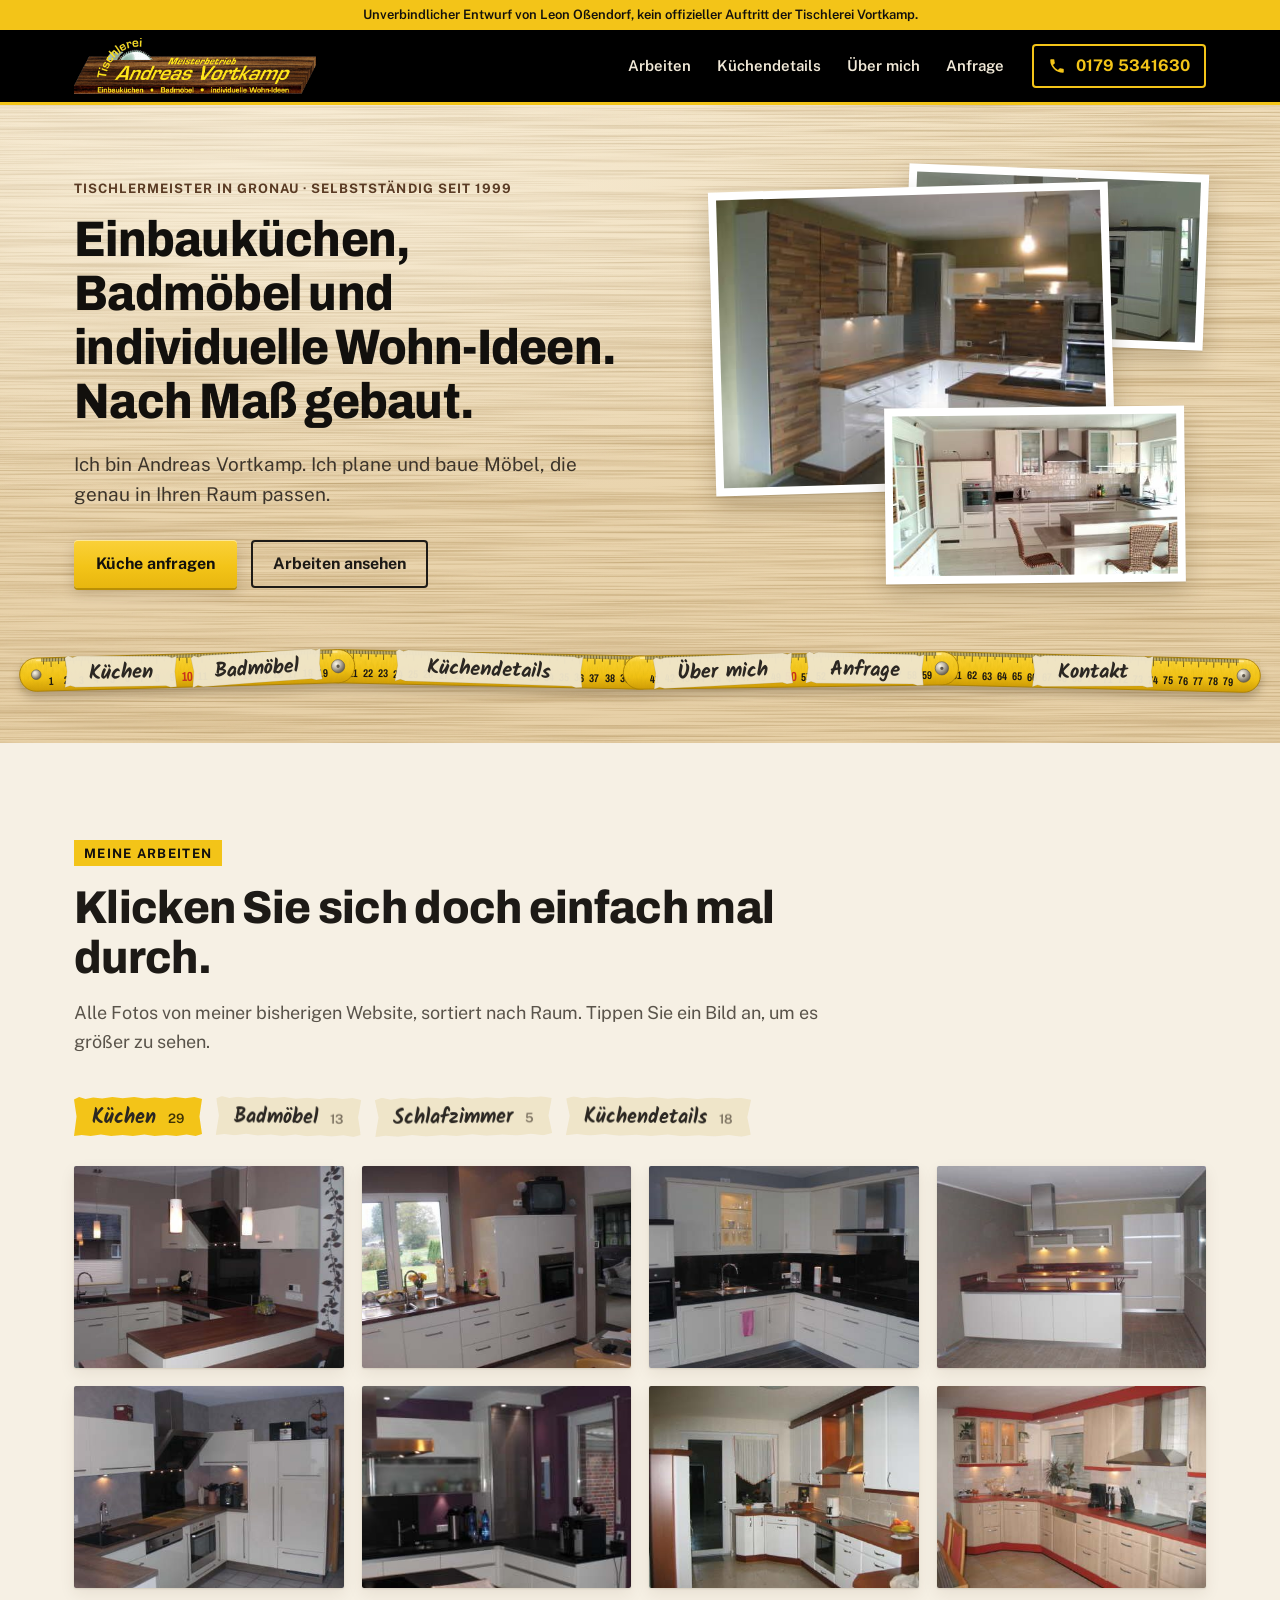
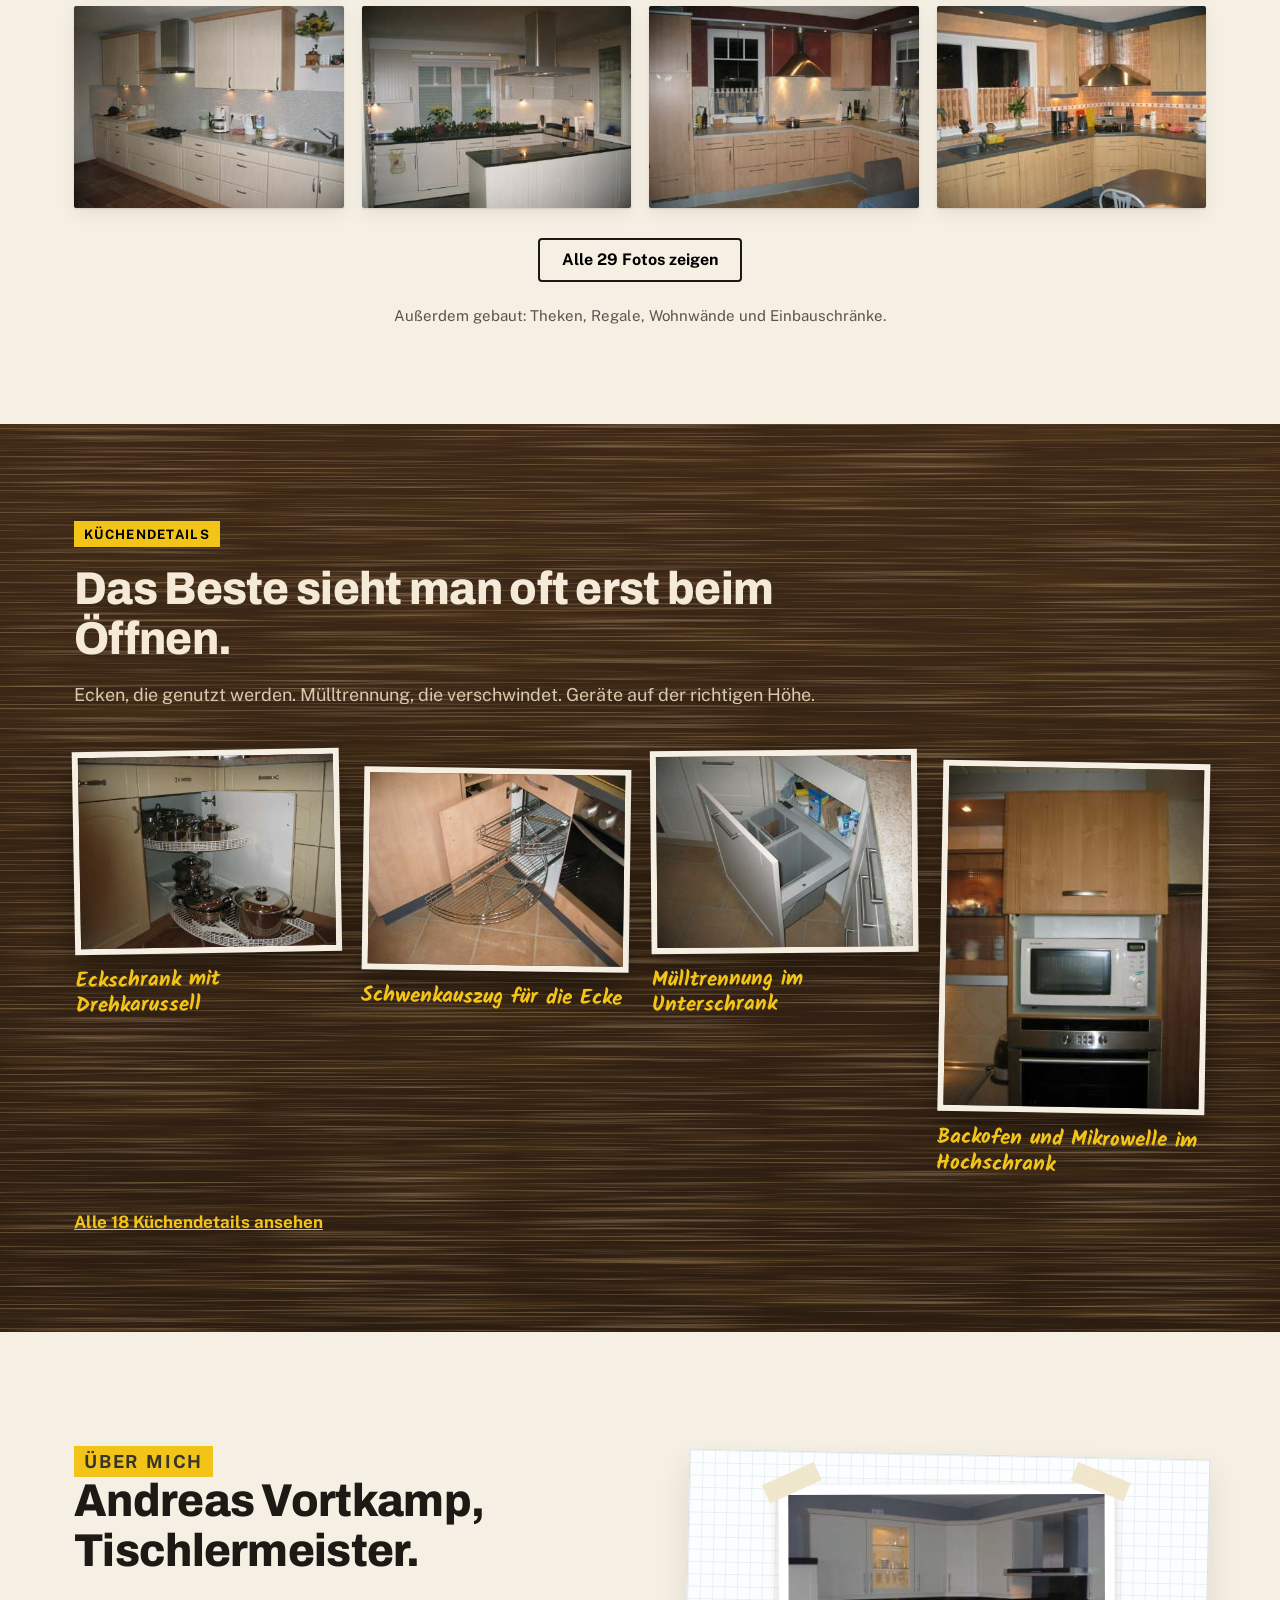
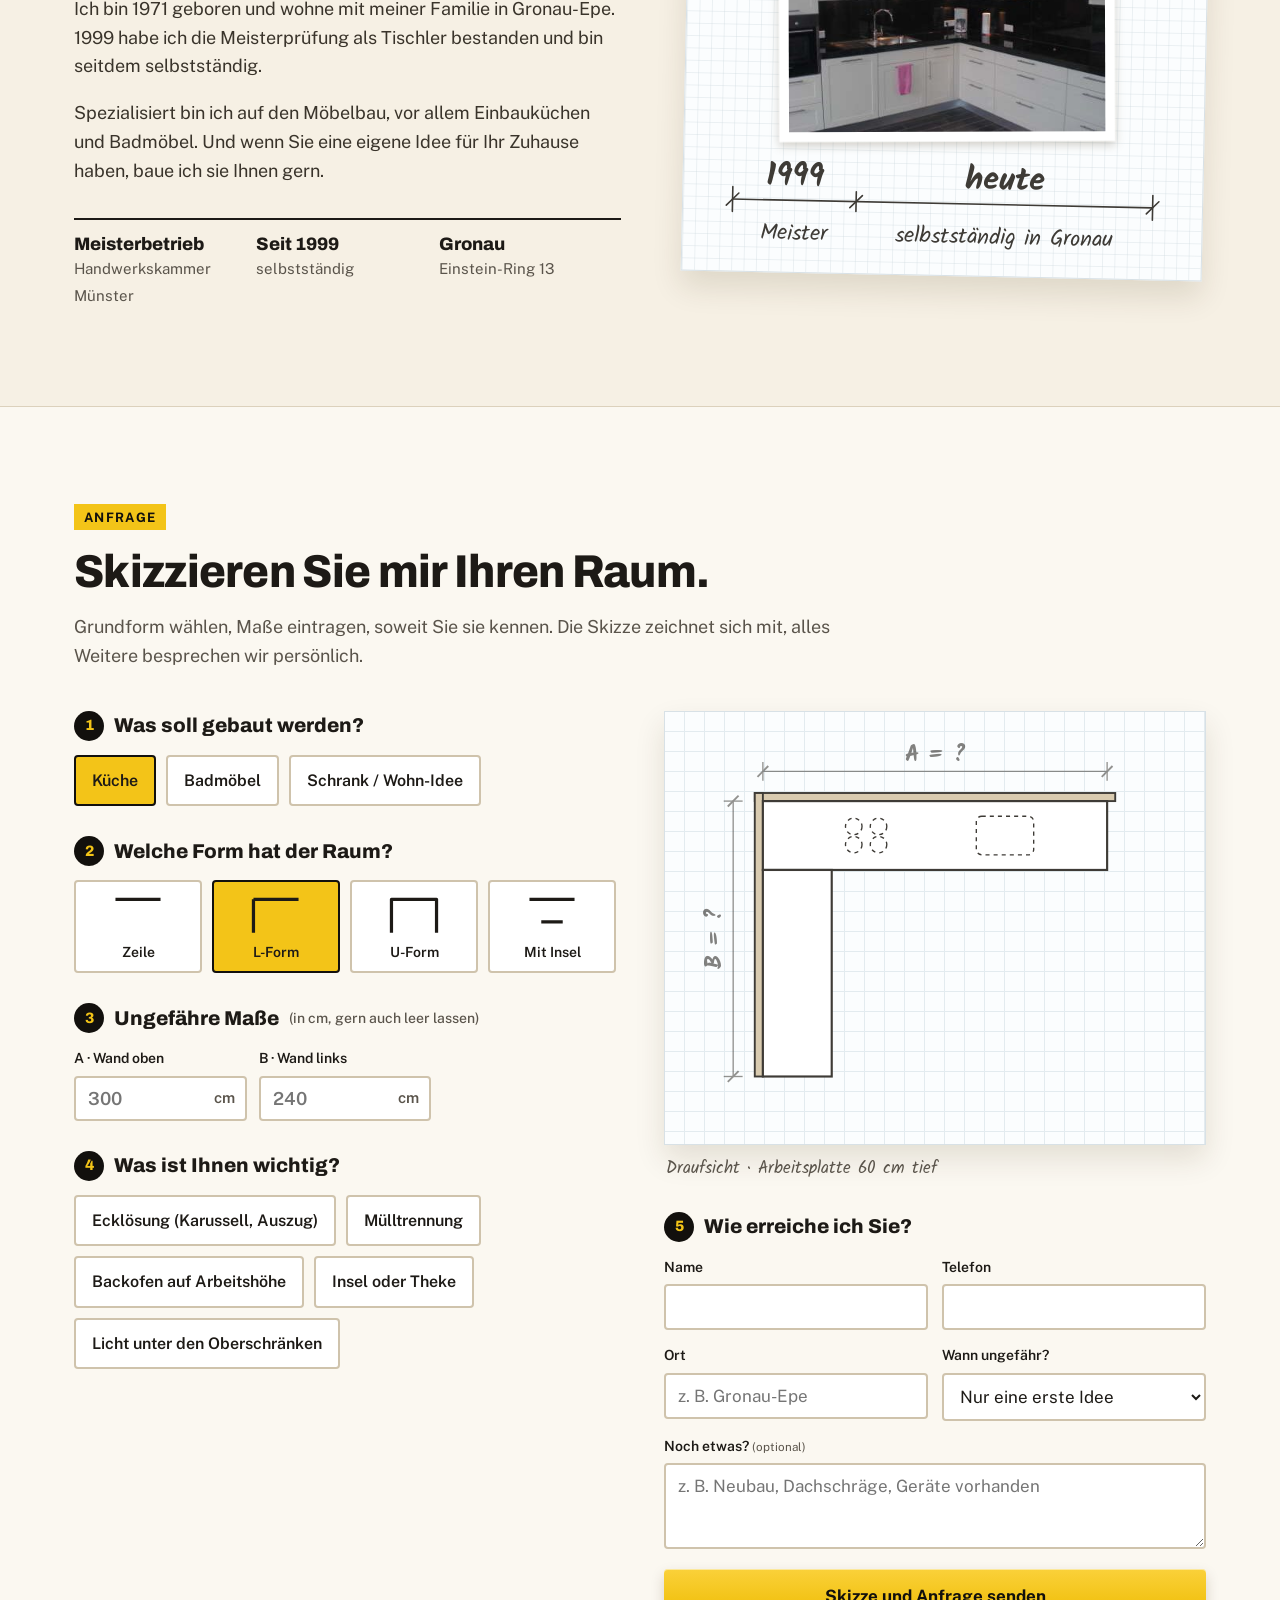
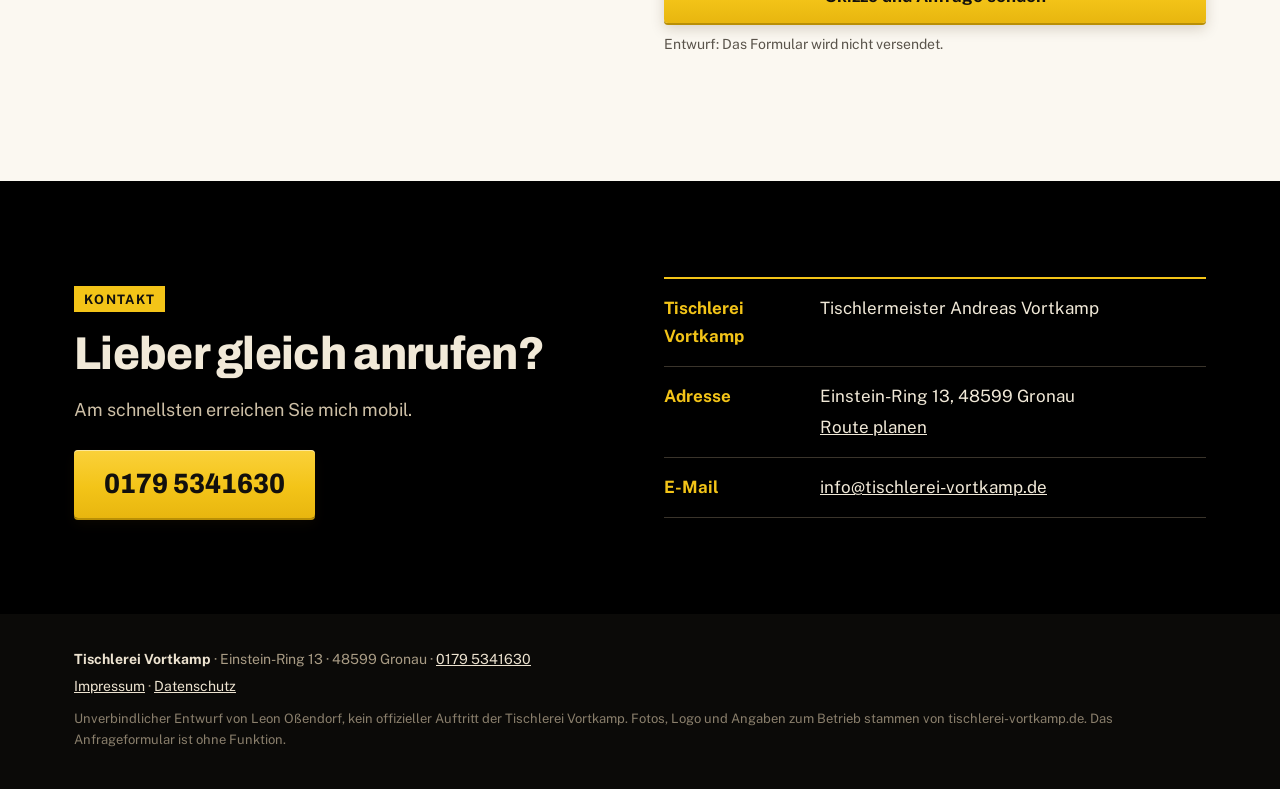
==== commit c30c11fa: "Hinweis zu Vorschaubildern entfernt Co-Authored-By: Claude Opus 5.5 <noreply@anthropic.com>" ====
--- a/index.html
+++ b/index.html
@@ -69,7 +69,7 @@
     </div>
     <div class="grid" id="grid" aria-live="polite"></div>
     <button class="more" id="more" type="button">Weitere Fotos zeigen</button>
-    <p class="also">Außerdem gebaut: Theken, Regale, Wohnwände und Einbauschränke. Die Fotos dazu gibt es bisher nur als kleine Vorschaubilder.</p>
+    <p class="also">Außerdem gebaut: Theken, Regale, Wohnwände und Einbauschränke.</p>
   </div>
 </section>
 
--- a/css/style.css
+++ b/css/style.css
@@ -171,7 +171,7 @@
 .send { margin-top: 20px; width: 100%; font-size: 17px; min-height: 54px; }
 .note { font-size: 14px; color: var(--ink-2); margin: 10px 0 0; }
 
-.sketch { margin-bottom: 30px; position: sticky; top: 96px; }
+.sketch { margin-bottom: 30px; }
 .sketch-paper { background: #FBFDFE; border: 1px solid #D8E1E6; box-shadow: 0 14px 28px rgba(60,40,10,.12); background-image: linear-gradient(#E3EBEF 1px, transparent 1px), linear-gradient(90deg, #E3EBEF 1px, transparent 1px); background-size: 20px 20px; background-position: -1px -1px; }
 .sketch-paper svg { width: 100%; height: auto; display: block; }
 .sketch-cap { font: 400 17px "Kalam", cursive; color: var(--ink-2); margin: 10px 2px 0; }
